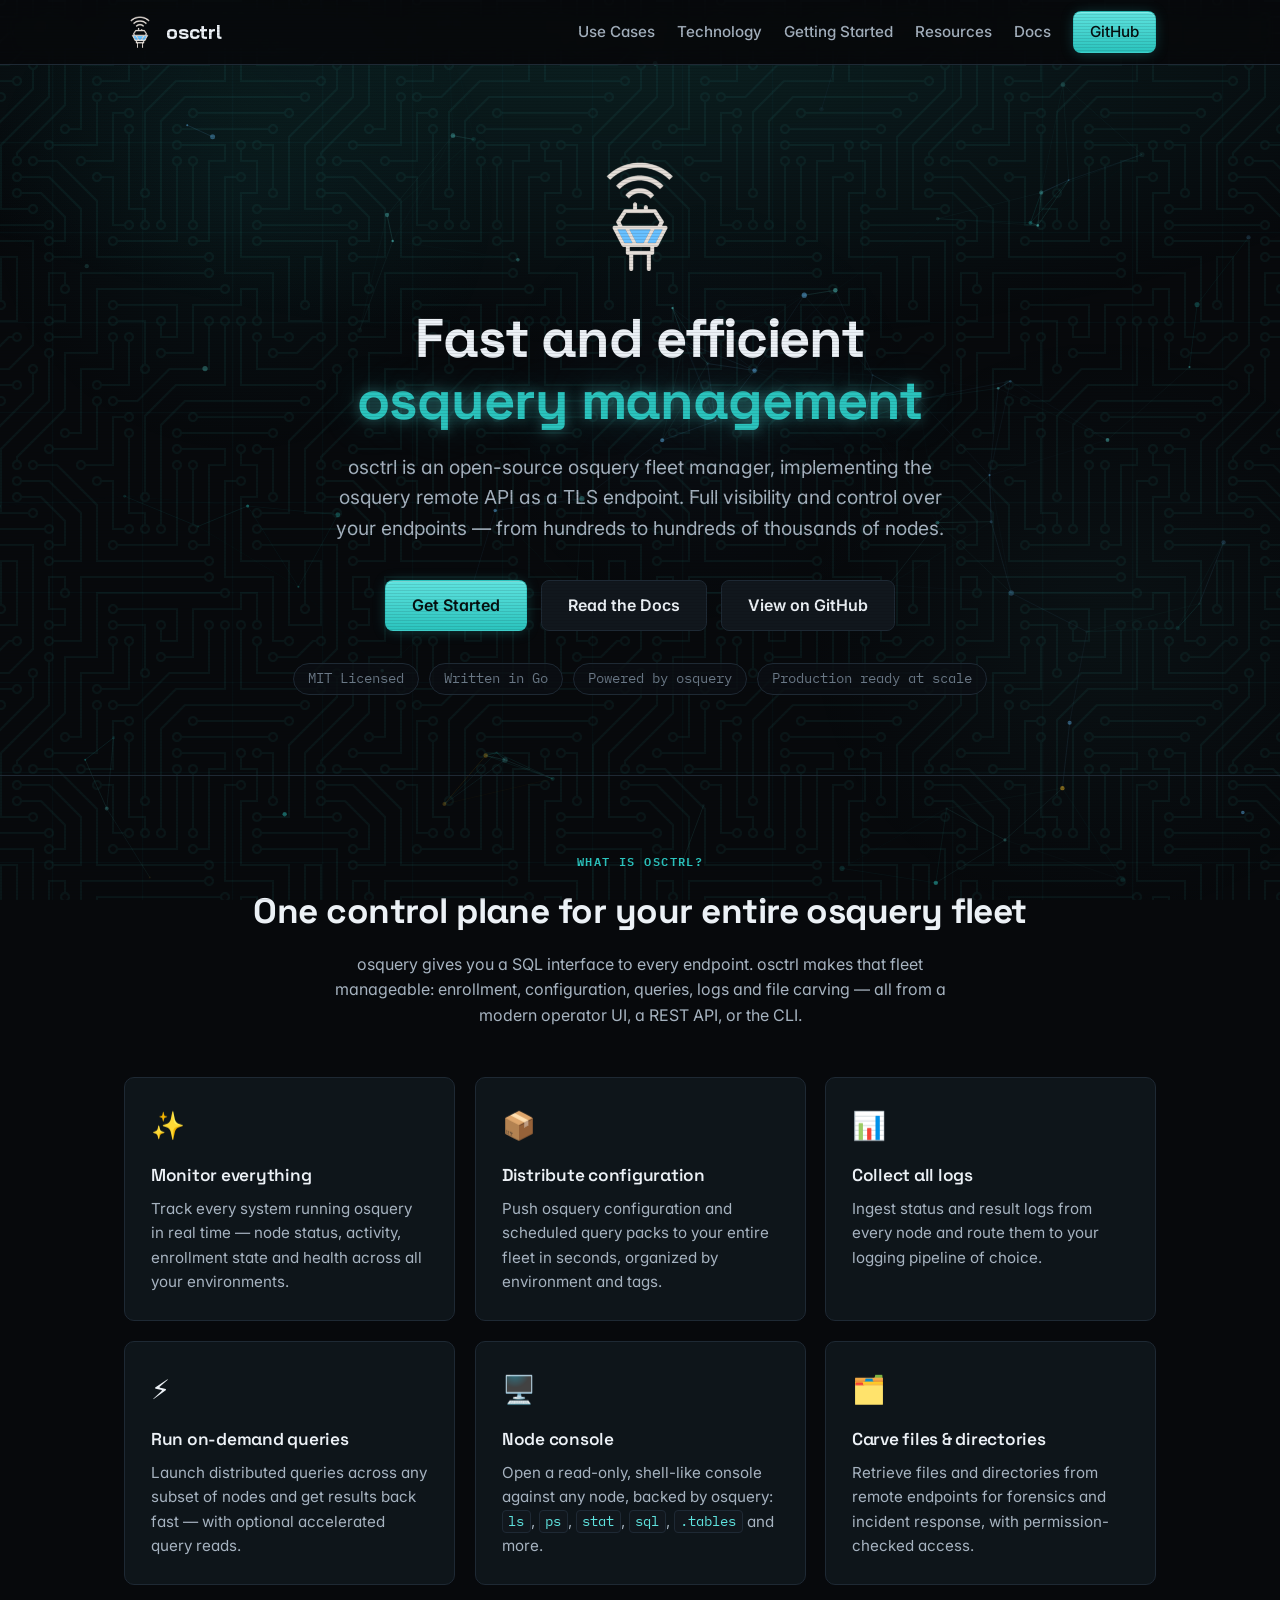
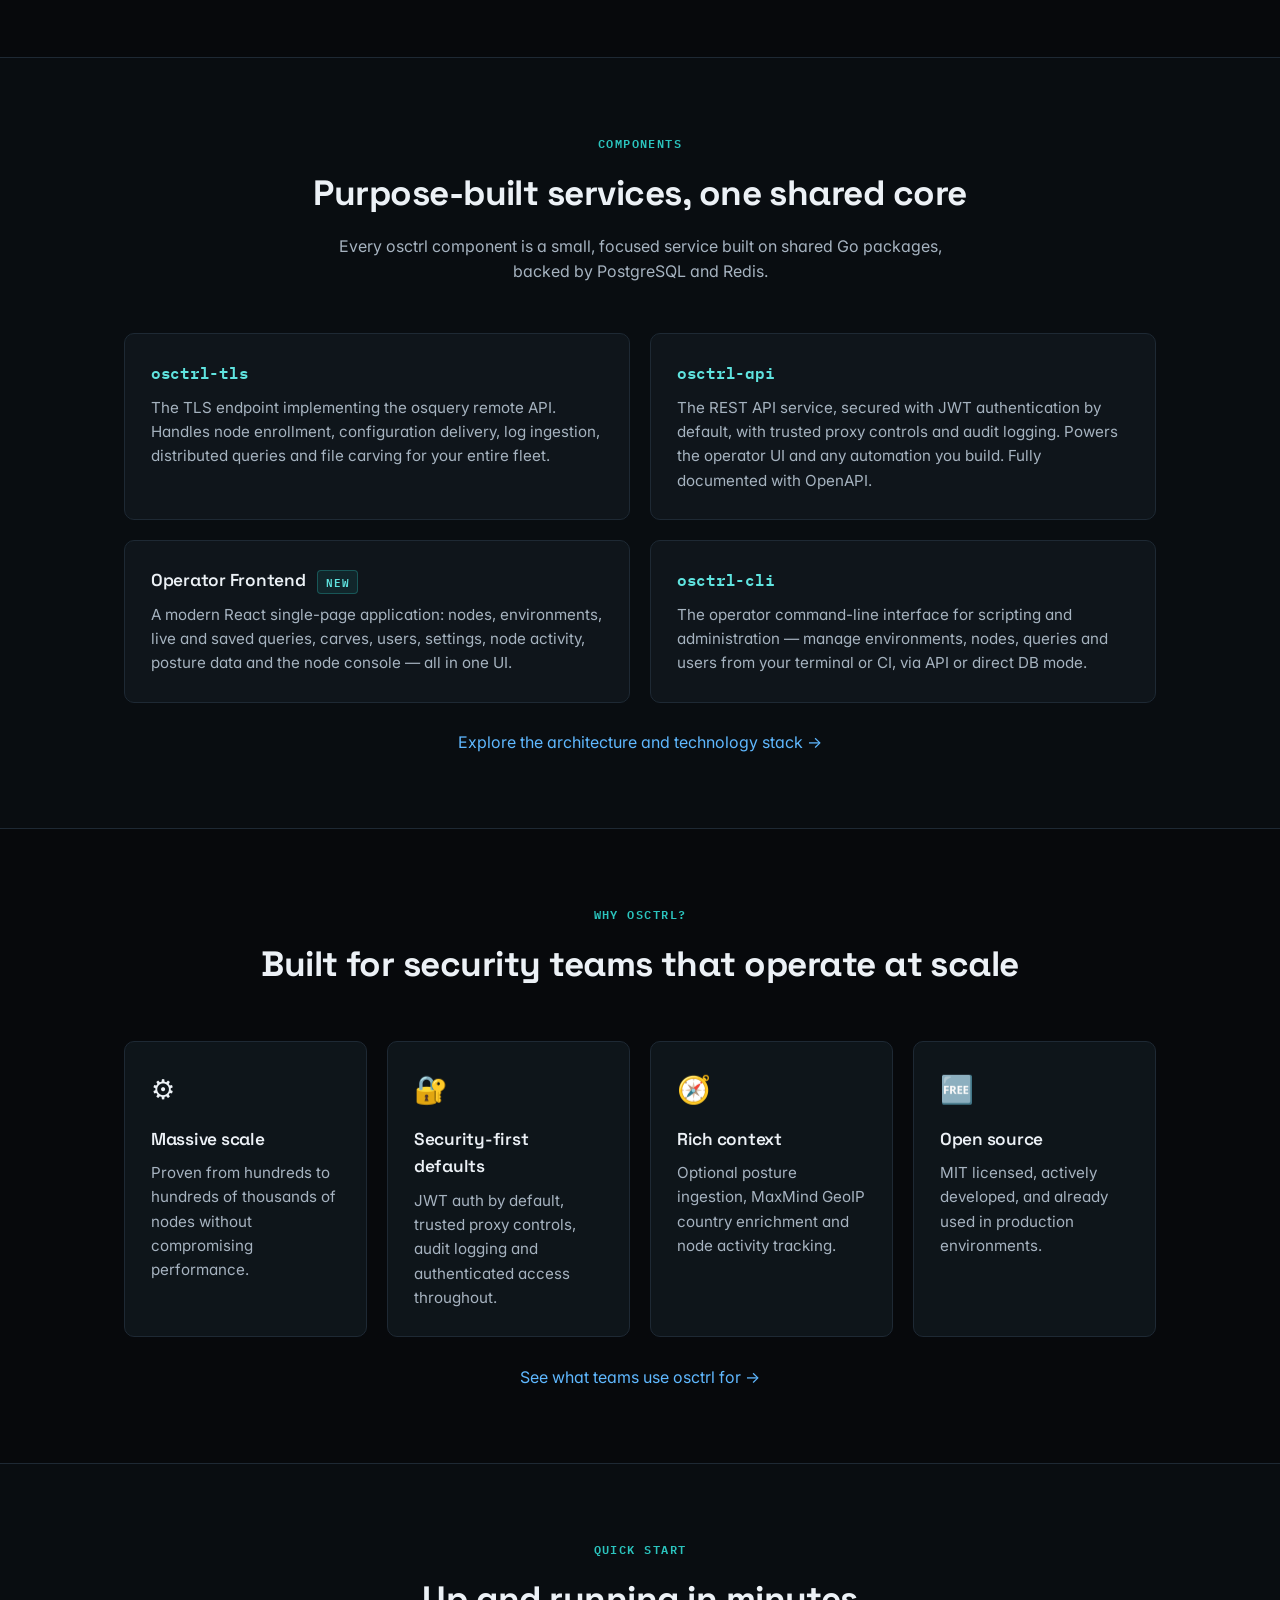
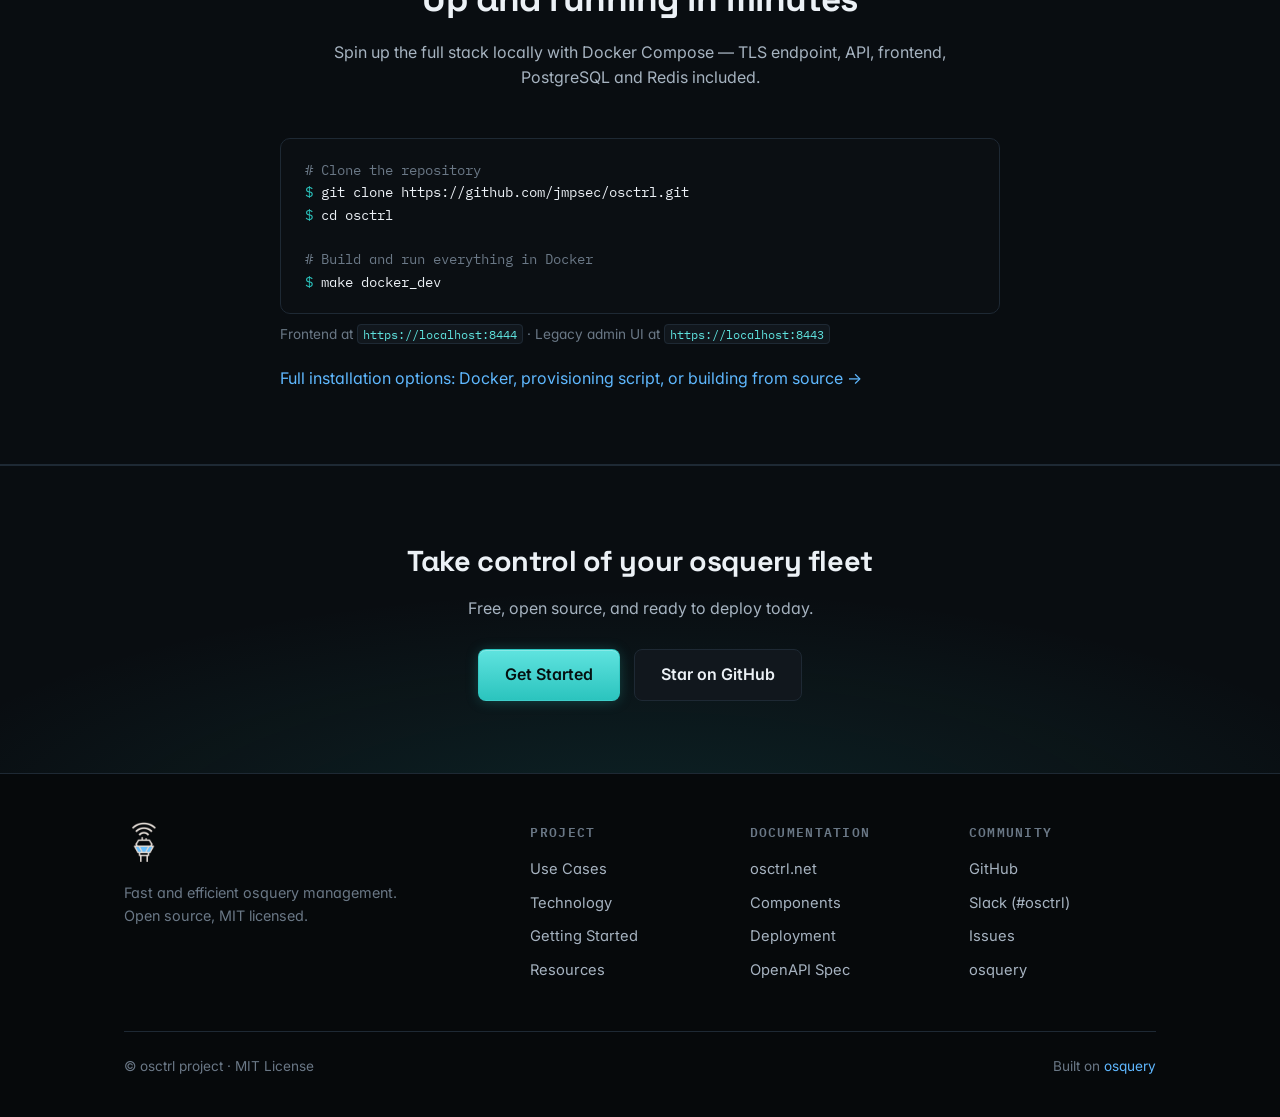
==== web/index.html @ 88d4077c "New static website for osctrl.net" ====
<!DOCTYPE html>
<html lang="en">
<head>
  <meta charset="UTF-8">
  <meta name="viewport" content="width=device-width, initial-scale=1.0">
  <title>osctrl — Fast and efficient osquery management</title>
  <meta name="description" content="osctrl is a fast and efficient open-source osquery management solution. Monitor your fleet, distribute configuration, run live queries, carve files and scale to hundreds of thousands of nodes.">
  <meta property="og:title" content="osctrl — Fast and efficient osquery management">
  <meta property="og:description" content="Open-source osquery fleet management: live queries, log collection, file carving, node console and more.">
  <meta property="og:url" content="https://osctrl.io">
  <meta property="og:image" content="https://osctrl.io/assets/osctrl-logo-dark.png">
  <link rel="icon" type="image/svg+xml" href="assets/favicon.svg">
  <link rel="icon" type="image/png" href="assets/favicon.png">
  <link rel="preconnect" href="https://fonts.googleapis.com">
  <link rel="preconnect" href="https://fonts.gstatic.com" crossorigin>
  <link href="https://fonts.googleapis.com/css2?family=Inter:wght@400;500;600;700&family=Space+Grotesk:wght@500;600;700&family=IBM+Plex+Mono:wght@400;600&display=swap" rel="stylesheet">
  <link rel="stylesheet" href="assets/style.css?v=2">
</head>
<body>

<nav class="nav">
  <div class="wrap nav-inner">
    <a class="nav-logo" href="index.html"><img src="assets/osctrl-logo-dark.png" alt="osctrl logo">osctrl</a>
    <div class="nav-links">
      <a href="use-cases.html">Use Cases</a>
      <a href="technology.html">Technology</a>
      <a href="getting-started.html">Getting Started</a>
      <a href="resources.html">Resources</a>
      <a href="https://docs.osctrl.net" target="_blank" rel="noopener">Docs</a>
      <a class="nav-cta" href="https://github.com/jmpsec/osctrl" target="_blank" rel="noopener">GitHub</a>
    </div>
  </div>
</nav>

<header class="hero">
  <div class="wrap">
    <img class="hero-logo" src="assets/osctrl-logo-dark.png" alt="osctrl">
    <h1>Fast and efficient<br><span class="accent">osquery management</span></h1>
    <p class="tagline">
      osctrl is an open-source osquery fleet manager, implementing the osquery remote API
      as a TLS endpoint. Full visibility and control over your endpoints — from hundreds
      to hundreds of thousands of nodes.
    </p>
    <div class="hero-actions">
      <a class="btn btn-primary" href="getting-started.html">Get Started</a>
      <a class="btn btn-ghost" href="https://docs.osctrl.net" target="_blank" rel="noopener">Read the Docs</a>
      <a class="btn btn-ghost" href="https://github.com/jmpsec/osctrl" target="_blank" rel="noopener">View on GitHub</a>
    </div>
    <div class="hero-badges">
      <span>MIT Licensed</span>
      <span>Written in Go</span>
      <span>Powered by osquery</span>
      <span>Production ready at scale</span>
    </div>
  </div>
</header>

<section>
  <div class="wrap">
    <div class="section-head">
      <span class="eyebrow">What is osctrl?</span>
      <h2>One control plane for your entire osquery fleet</h2>
      <p>
        osquery gives you a SQL interface to every endpoint. osctrl makes that fleet
        manageable: enrollment, configuration, queries, logs and file carving — all
        from a modern operator UI, a REST API, or the CLI.
      </p>
    </div>
    <div class="grid grid-3">
      <div class="card">
        <span class="icon">✨</span>
        <h3>Monitor everything</h3>
        <p>Track every system running osquery in real time — node status, activity, enrollment state and health across all your environments.</p>
      </div>
      <div class="card">
        <span class="icon">📦</span>
        <h3>Distribute configuration</h3>
        <p>Push osquery configuration and scheduled query packs to your entire fleet in seconds, organized by environment and tags.</p>
      </div>
      <div class="card">
        <span class="icon">📊</span>
        <h3>Collect all logs</h3>
        <p>Ingest status and result logs from every node and route them to your logging pipeline of choice.</p>
      </div>
      <div class="card">
        <span class="icon">⚡</span>
        <h3>Run on-demand queries</h3>
        <p>Launch distributed queries across any subset of nodes and get results back fast — with optional accelerated query reads.</p>
      </div>
      <div class="card">
        <span class="icon">🖥️</span>
        <h3>Node console</h3>
        <p>Open a read-only, shell-like console against any node, backed by osquery: <code class="inline">ls</code>, <code class="inline">ps</code>, <code class="inline">stat</code>, <code class="inline">sql</code>, <code class="inline">.tables</code> and more.</p>
      </div>
      <div class="card">
        <span class="icon">🗂️</span>
        <h3>Carve files &amp; directories</h3>
        <p>Retrieve files and directories from remote endpoints for forensics and incident response, with permission-checked access.</p>
      </div>
    </div>
  </div>
</section>

<section class="alt">
  <div class="wrap">
    <div class="section-head">
      <span class="eyebrow">Components</span>
      <h2>Purpose-built services, one shared core</h2>
      <p>Every osctrl component is a small, focused service built on shared Go packages, backed by PostgreSQL and Redis.</p>
    </div>
    <div class="grid grid-2">
      <div class="card component">
        <h3><code>osctrl-tls</code></h3>
        <p>The TLS endpoint implementing the osquery remote API. Handles node enrollment, configuration delivery, log ingestion, distributed queries and file carving for your entire fleet.</p>
      </div>
      <div class="card component">
        <h3><code>osctrl-api</code></h3>
        <p>The REST API service, secured with JWT authentication by default, with trusted proxy controls and audit logging. Powers the operator UI and any automation you build. Fully documented with OpenAPI.</p>
      </div>
      <div class="card component">
        <h3>Operator Frontend <span class="badge new">New</span></h3>
        <p>A modern React single-page application: nodes, environments, live and saved queries, carves, users, settings, node activity, posture data and the node console — all in one UI.</p>
      </div>
      <div class="card component">
        <h3><code>osctrl-cli</code></h3>
        <p>The operator command-line interface for scripting and administration — manage environments, nodes, queries and users from your terminal or CI, via API or direct DB mode.</p>
      </div>
    </div>
    <p style="text-align:center; margin-top: 28px;">
      <a href="technology.html">Explore the architecture and technology stack →</a>
    </p>
  </div>
</section>

<section>
  <div class="wrap">
    <div class="section-head">
      <span class="eyebrow">Why osctrl?</span>
      <h2>Built for security teams that operate at scale</h2>
    </div>
    <div class="grid grid-4">
      <div class="card">
        <span class="icon">⚙️</span>
        <h3>Massive scale</h3>
        <p>Proven from hundreds to hundreds of thousands of nodes without compromising performance.</p>
      </div>
      <div class="card">
        <span class="icon">🔐</span>
        <h3>Security-first defaults</h3>
        <p>JWT auth by default, trusted proxy controls, audit logging and authenticated access throughout.</p>
      </div>
      <div class="card">
        <span class="icon">🧭</span>
        <h3>Rich context</h3>
        <p>Optional posture ingestion, MaxMind GeoIP country enrichment and node activity tracking.</p>
      </div>
      <div class="card">
        <span class="icon">🆓</span>
        <h3>Open source</h3>
        <p>MIT licensed, actively developed, and already used in production environments.</p>
      </div>
    </div>
    <p style="text-align:center; margin-top: 28px;">
      <a href="use-cases.html">See what teams use osctrl for →</a>
    </p>
  </div>
</section>

<section class="alt">
  <div class="wrap">
    <div class="section-head">
      <span class="eyebrow">Quick start</span>
      <h2>Up and running in minutes</h2>
      <p>Spin up the full stack locally with Docker Compose — TLS endpoint, API, frontend, PostgreSQL and Redis included.</p>
    </div>
    <div style="max-width: 720px; margin: 0 auto;">
<pre class="code"><span class="c"># Clone the repository</span>
<span class="p">$</span> git clone https://github.com/jmpsec/osctrl.git
<span class="p">$</span> cd osctrl

<span class="c"># Build and run everything in Docker</span>
<span class="p">$</span> make docker_dev</pre>
      <p class="code-caption">
        Frontend at <code class="inline">https://localhost:8444</code> · Legacy admin UI at <code class="inline">https://localhost:8443</code>
      </p>
      <p style="margin-top: 20px;">
        <a href="getting-started.html">Full installation options: Docker, provisioning script, or building from source →</a>
      </p>
    </div>
  </div>
</section>

<div class="cta-band">
  <div class="wrap">
    <h2>Take control of your osquery fleet</h2>
    <p>Free, open source, and ready to deploy today.</p>
    <div class="hero-actions" style="margin-top: 0;">
      <a class="btn btn-primary" href="getting-started.html">Get Started</a>
      <a class="btn btn-ghost" href="https://github.com/jmpsec/osctrl" target="_blank" rel="noopener">Star on GitHub</a>
    </div>
  </div>
</div>

<footer>
  <div class="wrap">
    <div class="footer-inner">
      <div class="footer-brand">
        <img src="assets/osctrl-logo-dark.png" alt="osctrl">
        <p>Fast and efficient osquery management. Open source, MIT licensed.</p>
      </div>
      <div>
        <h4>Project</h4>
        <ul>
          <li><a href="use-cases.html">Use Cases</a></li>
          <li><a href="technology.html">Technology</a></li>
          <li><a href="getting-started.html">Getting Started</a></li>
          <li><a href="resources.html">Resources</a></li>
        </ul>
      </div>
      <div>
        <h4>Documentation</h4>
        <ul>
          <li><a href="https://osctrl.net" target="_blank" rel="noopener">osctrl.net</a></li>
          <li><a href="https://osctrl.net/components/" target="_blank" rel="noopener">Components</a></li>
          <li><a href="https://osctrl.net/deployment/" target="_blank" rel="noopener">Deployment</a></li>
          <li><a href="https://github.com/jmpsec/osctrl/blob/main/osctrl-api.yaml" target="_blank" rel="noopener">OpenAPI Spec</a></li>
        </ul>
      </div>
      <div>
        <h4>Community</h4>
        <ul>
          <li><a href="https://github.com/jmpsec/osctrl" target="_blank" rel="noopener">GitHub</a></li>
          <li><a href="https://join.slack.com/t/osquery/shared_invite/zt-1wipcuc04-DBXmo51zYJKBu3_EP3xZPA" target="_blank" rel="noopener">Slack (#osctrl)</a></li>
          <li><a href="https://github.com/jmpsec/osctrl/issues" target="_blank" rel="noopener">Issues</a></li>
          <li><a href="https://osquery.io" target="_blank" rel="noopener">osquery</a></li>
        </ul>
      </div>
    </div>
    <div class="footer-bottom">
      <span>© osctrl project · MIT License</span>
      <span>Built on <a href="https://osquery.io" target="_blank" rel="noopener">osquery</a></span>
    </div>
  </div>
</footer>

<script src="assets/site.js?v=3" defer></script>
</body>
</html>
---- web/assets/style.css ----
/* osctrl.io — site styles
 * Design tokens mirror the osctrl frontend (frontend/src/styles/tokens.css):
 * dark "signal" teal brand on near-black surfaces.
 * Fonts match the frontend: Inter (body), Space Grotesk (display),
 * Bai Jamjuree (wordmark), IBM Plex Mono (code).
 */

/* Bai Jamjuree — wordmark font, self-hosted like the frontend does. */
@font-face {
  font-family: 'Bai Jamjuree';
  font-style: normal;
  font-weight: 500;
  font-display: swap;
  src: url('fonts/bai-jamjuree-500.woff2') format('woff2');
}
@font-face {
  font-family: 'Bai Jamjuree';
  font-style: normal;
  font-weight: 600;
  font-display: swap;
  src: url('fonts/bai-jamjuree-600.woff2') format('woff2');
}
@font-face {
  font-family: 'Bai Jamjuree';
  font-style: normal;
  font-weight: 700;
  font-display: swap;
  src: url('fonts/bai-jamjuree-700.woff2') format('woff2');
}

:root {
  color-scheme: dark;

  /* surfaces */
  --bg-0: #07090c;
  --bg-1: #0c1014;
  --bg-2: #11171d;
  --bg-3: #18202a;
  --border: #1e2934;
  --border-strong: #2a3845;

  /* text */
  --text-1: #ecf1f6;
  --text-2: #a6b3c0;
  --text-3: #6a7886;
  --text-link: #5fb8ff;

  /* brand */
  --signal: #2bc4be;
  --signal-bright: #5fe3df;
  --signal-deep: #0a6b66;
  --signal-glow: rgba(43, 196, 190, 0.35);

  /* semantic */
  --success: #4ade80;
  --warning: #fbbf24;
  --danger: #f87171;
  --info: #67c0ff;

  --font-body: 'Inter', system-ui, -apple-system, 'Segoe UI', Roboto, sans-serif;
  --font-display: 'Space Grotesk', 'Inter', system-ui, sans-serif;
  --font-wordmark: 'Bai Jamjuree', 'Space Grotesk', sans-serif;
  --font-mono: 'IBM Plex Mono', ui-monospace, SFMono-Regular, Menlo, Monaco, Consolas, monospace;

  --radius: 10px;
  --maxw: 1080px;
}

* { margin: 0; padding: 0; box-sizing: border-box; }

html { scroll-behavior: smooth; }

body {
  font-family: var(--font-body);
  font-feature-settings: "cv11", "ss01";
  background: var(--bg-0);
  color: var(--text-1);
  line-height: 1.6;
  -webkit-font-smoothing: antialiased;
}

h1, h2, h3, h4 {
  font-family: var(--font-display);
  letter-spacing: -0.015em;
}

a { color: var(--text-link); text-decoration: none; }
a:hover { color: var(--signal-bright); }

code, pre {
  font-family: var(--font-mono);
  font-size: 0.9em;
  font-variant-numeric: tabular-nums;
}

code.inline {
  background: var(--bg-2);
  border: 1px solid var(--border);
  border-radius: 4px;
  padding: 0.1em 0.4em;
  color: var(--signal-bright);
}

.wrap {
  max-width: var(--maxw);
  margin: 0 auto;
  padding: 0 24px;
}

/* ---------- Nav ---------- */
.nav {
  position: sticky;
  top: 0;
  z-index: 50;
  background: color-mix(in srgb, var(--bg-0) 72%, transparent);
  -webkit-backdrop-filter: blur(10px);
  backdrop-filter: blur(10px);
  border-bottom: 1px solid var(--border);
}

.nav-inner {
  display: flex;
  align-items: center;
  gap: 28px;
  height: 64px;
}

.nav-logo {
  display: flex;
  align-items: center;
  gap: 10px;
  font-family: var(--font-wordmark);
  font-weight: 700;
  letter-spacing: -0.01em;
  font-size: 1.2rem;
  color: var(--text-1);
}
.nav-logo img { height: 32px; width: auto; }
.nav-logo:hover { color: var(--signal-bright); }

.nav-links {
  display: flex;
  gap: 22px;
  margin-left: auto;
  align-items: center;
}
.nav-links a {
  color: var(--text-2);
  font-size: 0.95rem;
  font-weight: 500;
}
.nav-links a:hover, .nav-links a.active { color: var(--text-1); }
.nav-links a.active { color: var(--signal); }

.nav-cta {
  background: linear-gradient(to bottom, var(--signal-bright), var(--signal));
  color: #051010 !important;
  padding: 8px 16px;
  border-radius: 8px;
  font-weight: 600;
  border: 1px solid rgba(43, 196, 190, 0.6);
  box-shadow: inset 0 1px 0 rgba(255, 255, 255, 0.25), 0 1px 14px -2px var(--signal-glow);
}
.nav-cta:hover { filter: brightness(1.1); }

/* ---------- Hero ---------- */
.hero {
  padding: 96px 0 80px;
  text-align: center;
  background: radial-gradient(ellipse 70% 50% at 50% -10%, rgba(43, 196, 190, 0.14), transparent);
  border-bottom: 1px solid var(--border);
}

.hero img.hero-logo { height: 110px; margin-bottom: 28px; }

.hero h1 {
  font-size: clamp(2.2rem, 5vw, 3.4rem);
  font-weight: 700;
  letter-spacing: -0.02em;
  line-height: 1.15;
}
.hero h1 .accent { color: var(--signal); }

.hero p.tagline {
  margin: 20px auto 0;
  max-width: 640px;
  font-size: 1.2rem;
  color: var(--text-2);
}

.hero-actions {
  margin-top: 36px;
  display: flex;
  gap: 14px;
  justify-content: center;
  flex-wrap: wrap;
}

.btn {
  display: inline-flex;
  align-items: center;
  justify-content: center;
  padding: 12px 26px;
  border-radius: 8px;
  font-weight: 600;
  font-size: 1rem;
  transition: all 120ms ease-out;
}
.btn-primary {
  background: linear-gradient(to bottom, var(--signal-bright), var(--signal));
  color: #051010;
  border: 1px solid rgba(43, 196, 190, 0.6);
  box-shadow: inset 0 1px 0 rgba(255, 255, 255, 0.25), 0 1px 14px -2px var(--signal-glow);
}
.btn-primary:hover { filter: brightness(1.1); color: #051010; transform: translateY(-1px); }
.btn-ghost {
  border: 1px solid var(--border);
  color: var(--text-1);
  background: var(--bg-2);
}
.btn-ghost:hover { background: var(--bg-3); border-color: var(--border-strong); color: var(--text-1); }

.hero-badges {
  margin-top: 32px;
  display: flex;
  gap: 10px;
  justify-content: center;
  flex-wrap: wrap;
  font-size: 0.85rem;
  color: var(--text-3);
  font-family: var(--font-mono);
}
.hero-badges span {
  border: 1px solid var(--border);
  border-radius: 999px;
  padding: 4px 14px;
  background: color-mix(in srgb, var(--bg-1) 80%, transparent);
}

/* ---------- Sections ---------- */
section { padding: 72px 0; }
section.alt {
  background: color-mix(in srgb, var(--bg-1) 72%, transparent);
  border-top: 1px solid var(--border);
  border-bottom: 1px solid var(--border);
}

.section-head { text-align: center; margin-bottom: 48px; }
.section-head h2 {
  font-size: clamp(1.6rem, 3vw, 2.2rem);
  font-weight: 700;
}
.section-head p {
  margin-top: 12px;
  color: var(--text-2);
  max-width: 640px;
  margin-left: auto;
  margin-right: auto;
}

.eyebrow {
  display: inline-block;
  text-transform: uppercase;
  letter-spacing: 0.12em;
  font-size: 0.75rem;
  font-weight: 600;
  font-family: var(--font-mono);
  color: var(--signal);
  margin-bottom: 12px;
}

/* ---------- Cards ---------- */
.grid {
  display: grid;
  gap: 20px;
}
.grid-3 { grid-template-columns: repeat(3, 1fr); }
.grid-2 { grid-template-columns: repeat(2, 1fr); }
.grid-4 { grid-template-columns: repeat(4, 1fr); }

.card {
  background: color-mix(in srgb, var(--bg-2) 88%, transparent);
  border: 1px solid var(--border);
  border-radius: var(--radius);
  padding: 26px;
  transition: border-color 120ms ease-out, box-shadow 120ms ease-out;
}
.card:hover {
  border-color: var(--signal);
  box-shadow: 0 0 18px -6px var(--signal-glow);
}

.card .icon { font-size: 1.7rem; margin-bottom: 14px; display: block; }
.card h3 { font-size: 1.08rem; font-weight: 600; margin-bottom: 8px; }
.card p { color: var(--text-2); font-size: 0.95rem; }
.card ul { color: var(--text-2); font-size: 0.95rem; padding-left: 20px; margin-top: 8px; }
.card li { margin-bottom: 6px; }
.card .more { display: inline-block; margin-top: 14px; font-size: 0.9rem; font-weight: 600; }

.card.component h3 code {
  color: var(--signal-bright);
  font-size: 1rem;
}
.card .badge {
  display: inline-block;
  font-size: 0.7rem;
  font-weight: 600;
  font-family: var(--font-mono);
  text-transform: uppercase;
  letter-spacing: 0.06em;
  border-radius: 4px;
  padding: 2px 8px;
  margin-left: 8px;
  vertical-align: middle;
}
.badge.legacy { background: rgba(251, 191, 36, 0.12); color: var(--warning); border: 1px solid rgba(251, 191, 36, 0.3); }
.badge.new { background: rgba(43, 196, 190, 0.1); color: var(--signal-bright); border: 1px solid rgba(43, 196, 190, 0.3); }

/* ---------- Code blocks ---------- */
pre.code {
  background: color-mix(in srgb, var(--bg-1) 92%, transparent);
  border: 1px solid var(--border);
  border-radius: var(--radius);
  padding: 20px 24px;
  overflow-x: auto;
  line-height: 1.55;
  color: var(--text-1);
}
pre.code .c { color: var(--text-3); }        /* comment */
pre.code .p { color: var(--signal); }        /* prompt/keyword */
pre.code .s { color: var(--success); }       /* string */

.code-caption {
  font-size: 0.85rem;
  color: var(--text-3);
  margin-top: 10px;
}

/* ---------- Steps ---------- */
.steps { display: grid; gap: 20px; grid-template-columns: repeat(3, 1fr); }
.step { position: relative; }
.step .num {
  display: inline-flex;
  width: 34px; height: 34px;
  align-items: center;
  justify-content: center;
  background: linear-gradient(to bottom, var(--signal-bright), var(--signal));
  color: #051010;
  font-weight: 700;
  font-family: var(--font-mono);
  border-radius: 999px;
  margin-bottom: 14px;
  box-shadow: 0 1px 14px -2px var(--signal-glow);
}

/* ---------- Feature rows ---------- */
.feature-row {
  display: grid;
  grid-template-columns: 1fr 1fr;
  gap: 48px;
  align-items: center;
  padding: 40px 0;
}
.feature-row + .feature-row { border-top: 1px solid var(--border); }
.feature-row h3 { font-size: 1.35rem; margin-bottom: 12px; }
.feature-row p { color: var(--text-2); }
.feature-row ul { color: var(--text-2); padding-left: 20px; margin-top: 10px; }
.feature-row li { margin-bottom: 6px; }

/* ---------- Tables ---------- */
table.spec {
  width: 100%;
  border-collapse: collapse;
  font-size: 0.95rem;
}
table.spec th, table.spec td {
  text-align: left;
  padding: 12px 16px;
  border-bottom: 1px solid var(--border);
}
table.spec th {
  color: var(--text-3);
  font-weight: 600;
  text-transform: uppercase;
  font-size: 0.75rem;
  letter-spacing: 0.08em;
  font-family: var(--font-mono);
}
table.spec td:first-child { font-weight: 600; white-space: nowrap; }
table.spec td { color: var(--text-2); }
table.spec td strong { color: var(--text-1); }

/* ---------- Architecture diagram ---------- */
.diagram-box {
  background: color-mix(in srgb, var(--bg-2) 88%, transparent);
  border: 1px solid var(--border);
  border-radius: var(--radius);
  padding: 28px;
  overflow-x: auto;
}
.diagram-box svg { display: block; margin: 0 auto; max-width: 100%; height: auto; }

/* ---------- CTA band ---------- */
.cta-band {
  text-align: center;
  padding: 72px 0;
  background:
    radial-gradient(ellipse 60% 80% at 50% 120%, rgba(43, 196, 190, 0.12), transparent),
    color-mix(in srgb, var(--bg-1) 72%, transparent);
  border-top: 1px solid var(--border);
}
.cta-band h2 { font-size: 1.8rem; margin-bottom: 12px; }
.cta-band p { color: var(--text-2); margin-bottom: 28px; }

/* ---------- Footer ---------- */
footer {
  border-top: 1px solid var(--border);
  padding: 48px 0 40px;
  background: color-mix(in srgb, var(--bg-0) 78%, transparent);
}
.footer-inner {
  display: grid;
  grid-template-columns: 2fr 1fr 1fr 1fr;
  gap: 32px;
}
.footer-inner h4 {
  font-size: 0.8rem;
  text-transform: uppercase;
  letter-spacing: 0.1em;
  color: var(--text-3);
  margin-bottom: 14px;
  font-family: var(--font-mono);
  font-weight: 600;
}
.footer-inner ul { list-style: none; }
.footer-inner li { margin-bottom: 8px; }
.footer-inner a { color: var(--text-2); font-size: 0.92rem; }
.footer-inner a:hover { color: var(--signal-bright); }
.footer-brand img { height: 40px; margin-bottom: 12px; }
.footer-brand p { color: var(--text-3); font-size: 0.9rem; max-width: 280px; }
.footer-bottom {
  margin-top: 40px;
  padding-top: 24px;
  border-top: 1px solid var(--border);
  color: var(--text-3);
  font-size: 0.85rem;
  display: flex;
  justify-content: space-between;
  flex-wrap: wrap;
  gap: 10px;
}

/* ---------- Page header (inner pages) ---------- */
.page-head {
  padding: 72px 0 56px;
  background: radial-gradient(ellipse 60% 70% at 50% -20%, rgba(43, 196, 190, 0.12), transparent);
  border-bottom: 1px solid var(--border);
  text-align: center;
}
.page-head h1 { font-size: clamp(1.9rem, 4vw, 2.6rem); font-weight: 700; letter-spacing: -0.02em; }
.page-head p { margin: 14px auto 0; max-width: 680px; color: var(--text-2); font-size: 1.1rem; }

/* ---------- Prose ---------- */
.prose h2 { font-size: 1.5rem; margin: 40px 0 14px; }
.prose h3 { font-size: 1.15rem; margin: 28px 0 10px; }
.prose p { color: var(--text-2); margin-bottom: 14px; }
.prose ul { color: var(--text-2); padding-left: 22px; margin-bottom: 14px; }
.prose li { margin-bottom: 6px; }

/* ---------- Cyberpunk background layers ---------- */
#cyber-bg {
  position: fixed;
  inset: 0;
  width: 100vw;
  height: 100vh;
  z-index: -2;
  display: block;
  background-color: var(--bg-0);
  background-image: url('circuit.svg');
  background-size: 304px 304px;
  background-repeat: repeat;
}

#cyber-scan {
  position: fixed;
  inset: 0;
  z-index: 9999;
  pointer-events: none;
  background: repeating-linear-gradient(
    0deg,
    rgba(4, 7, 9, 0.10) 0px,
    rgba(4, 7, 9, 0.10) 1px,
    transparent 1px,
    transparent 3px
  );
  mix-blend-mode: multiply;
}

.hero h1 .accent {
  text-shadow:
    0 0 14px rgba(95, 227, 223, 0.45),
    0 0 42px rgba(43, 196, 190, 0.3);
  animation: neonPulse 3.2s ease-in-out infinite;
}

@keyframes neonPulse {
  0%, 100% {
    text-shadow:
      0 0 14px rgba(95, 227, 223, 0.45),
      0 0 42px rgba(43, 196, 190, 0.3);
  }
  50% {
    text-shadow:
      0 0 24px rgba(95, 227, 223, 0.75),
      0 0 64px rgba(43, 196, 190, 0.5),
      0 0 90px rgba(103, 192, 255, 0.22);
  }
}

/* ---------- Scroll reveal ---------- */
.reveal {
  opacity: 0;
  transform: translateY(26px);
  transition: opacity 0.6s ease, transform 0.65s cubic-bezier(0.22, 0.61, 0.36, 1);
  will-change: opacity, transform;
}
.reveal.is-visible {
  opacity: 1;
  transform: none;
}

/* Reduced motion — per the frontend brand guide: transitions become
 * instant, pulses and shimmers stop. */
@media (prefers-reduced-motion: reduce) {
  .reveal { opacity: 1; transform: none; transition: none; }
  .hero h1 .accent { animation: none; }
  html { scroll-behavior: auto; }
  *,
  *::before,
  *::after {
    animation-duration: 0.01ms !important;
    animation-iteration-count: 1 !important;
    transition-duration: 0.01ms !important;
  }
}

/* ---------- Responsive ---------- */
@media (max-width: 900px) {
  .grid-3, .grid-4, .steps { grid-template-columns: 1fr 1fr; }
  .feature-row { grid-template-columns: 1fr; gap: 20px; }
  .footer-inner { grid-template-columns: 1fr 1fr; }
}
@media (max-width: 600px) {
  .grid-2, .grid-3, .grid-4, .steps { grid-template-columns: 1fr; }
  .nav-links { gap: 14px; }
  .nav-links a:not(.nav-cta) { display: none; }
  .footer-inner { grid-template-columns: 1fr; }
  section { padding: 48px 0; }
  .hero { padding: 64px 0 56px; }
}
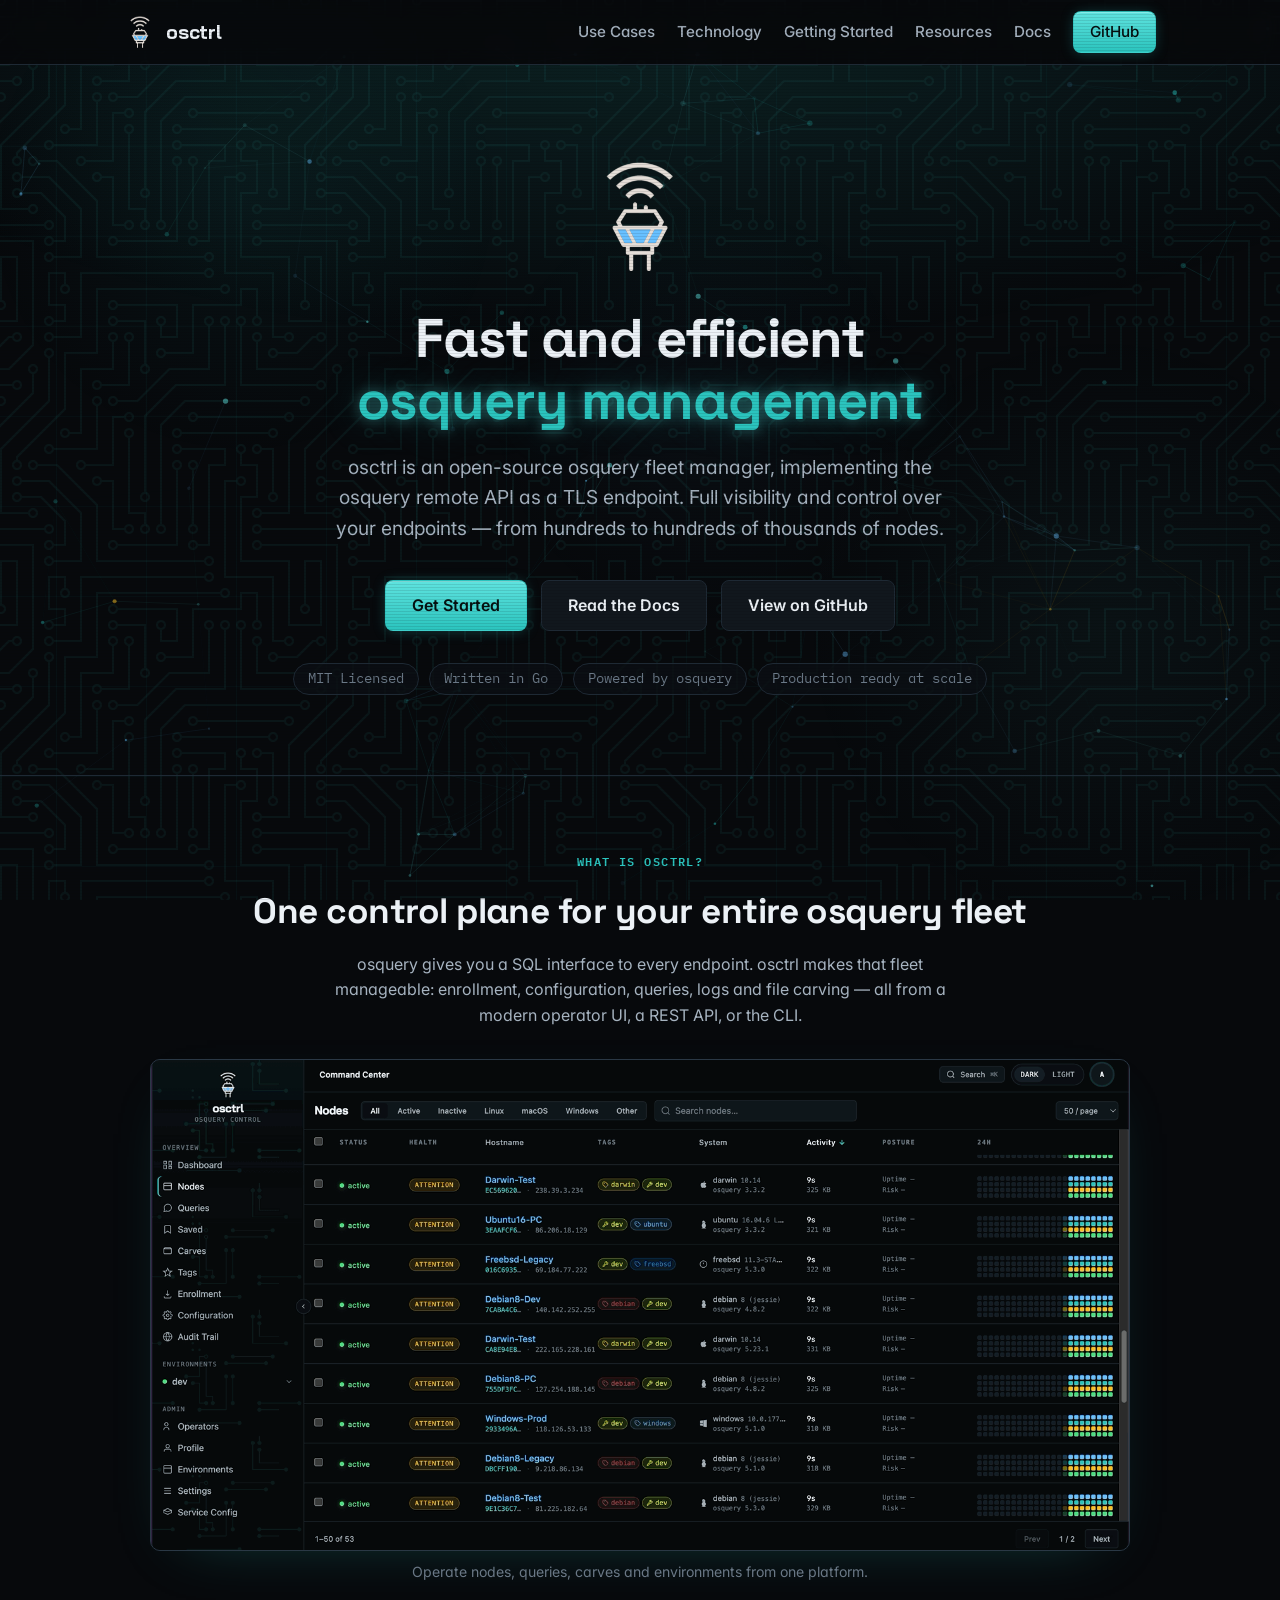
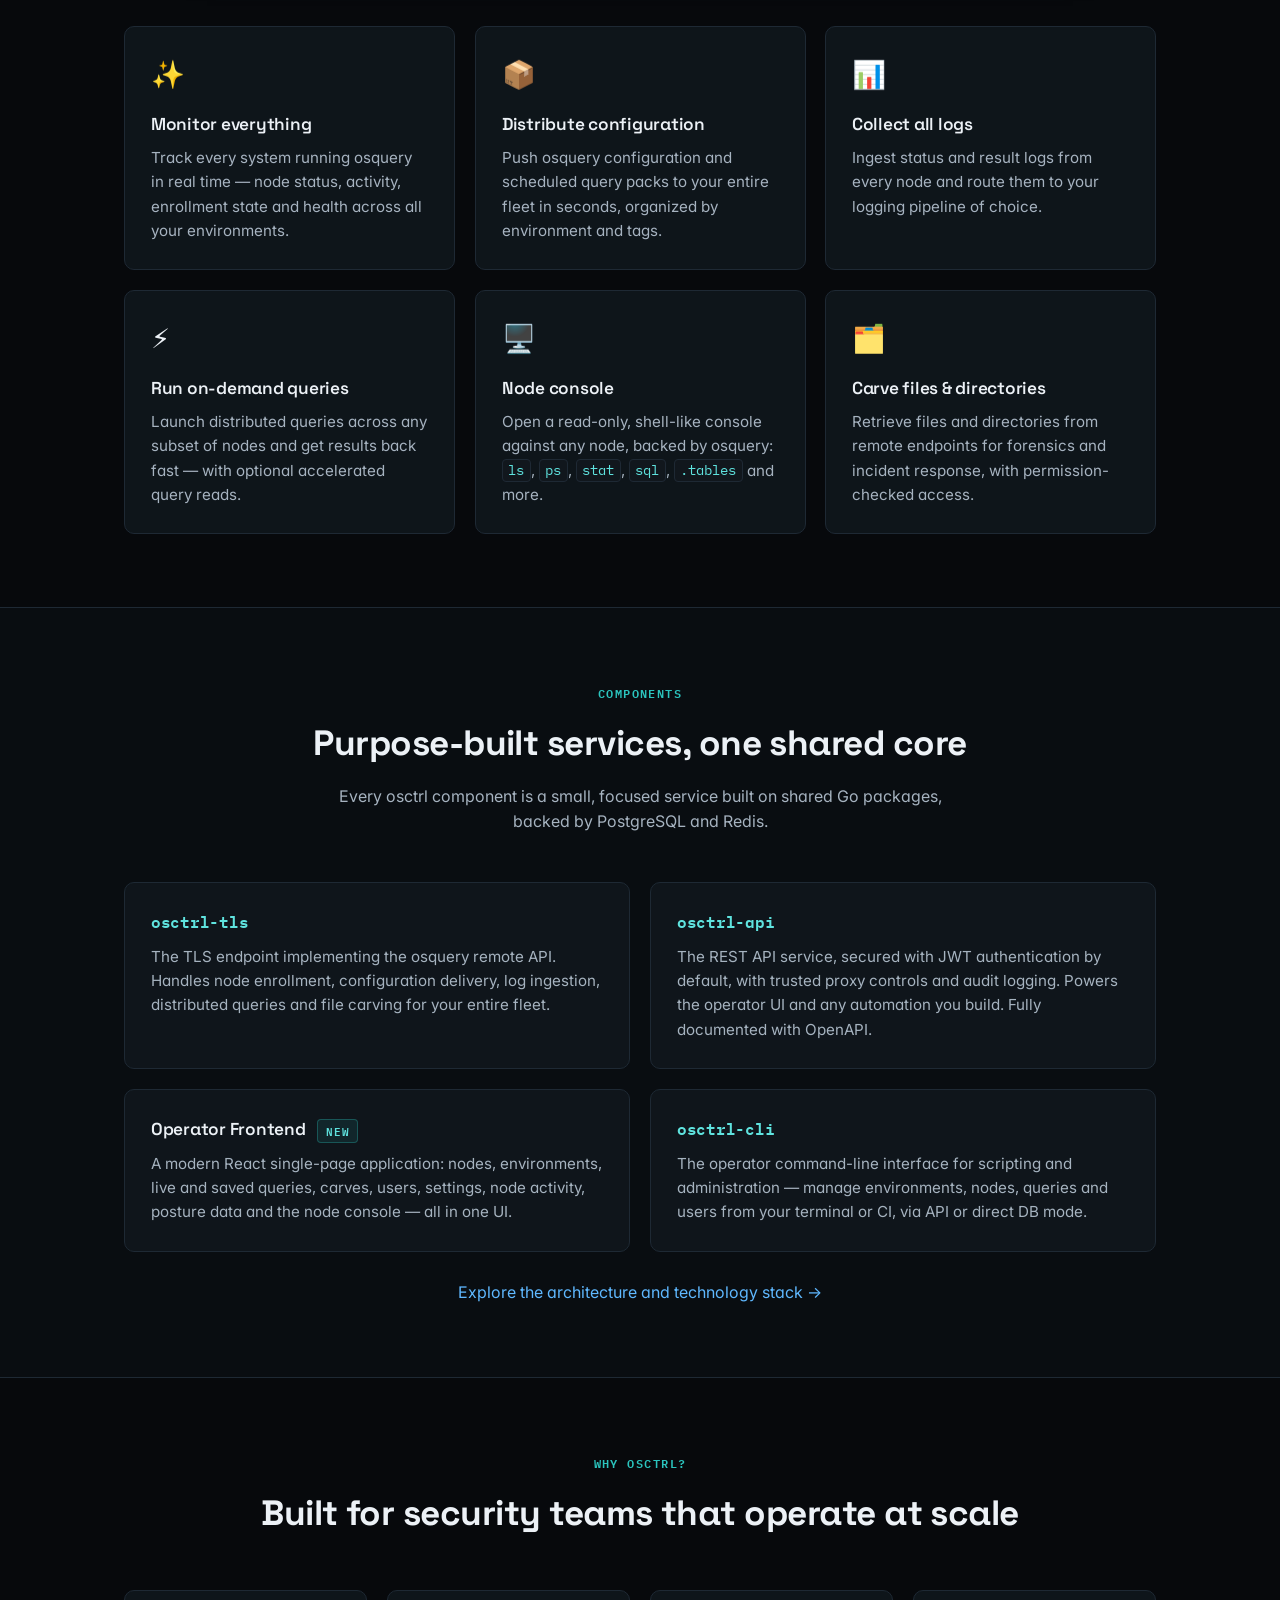
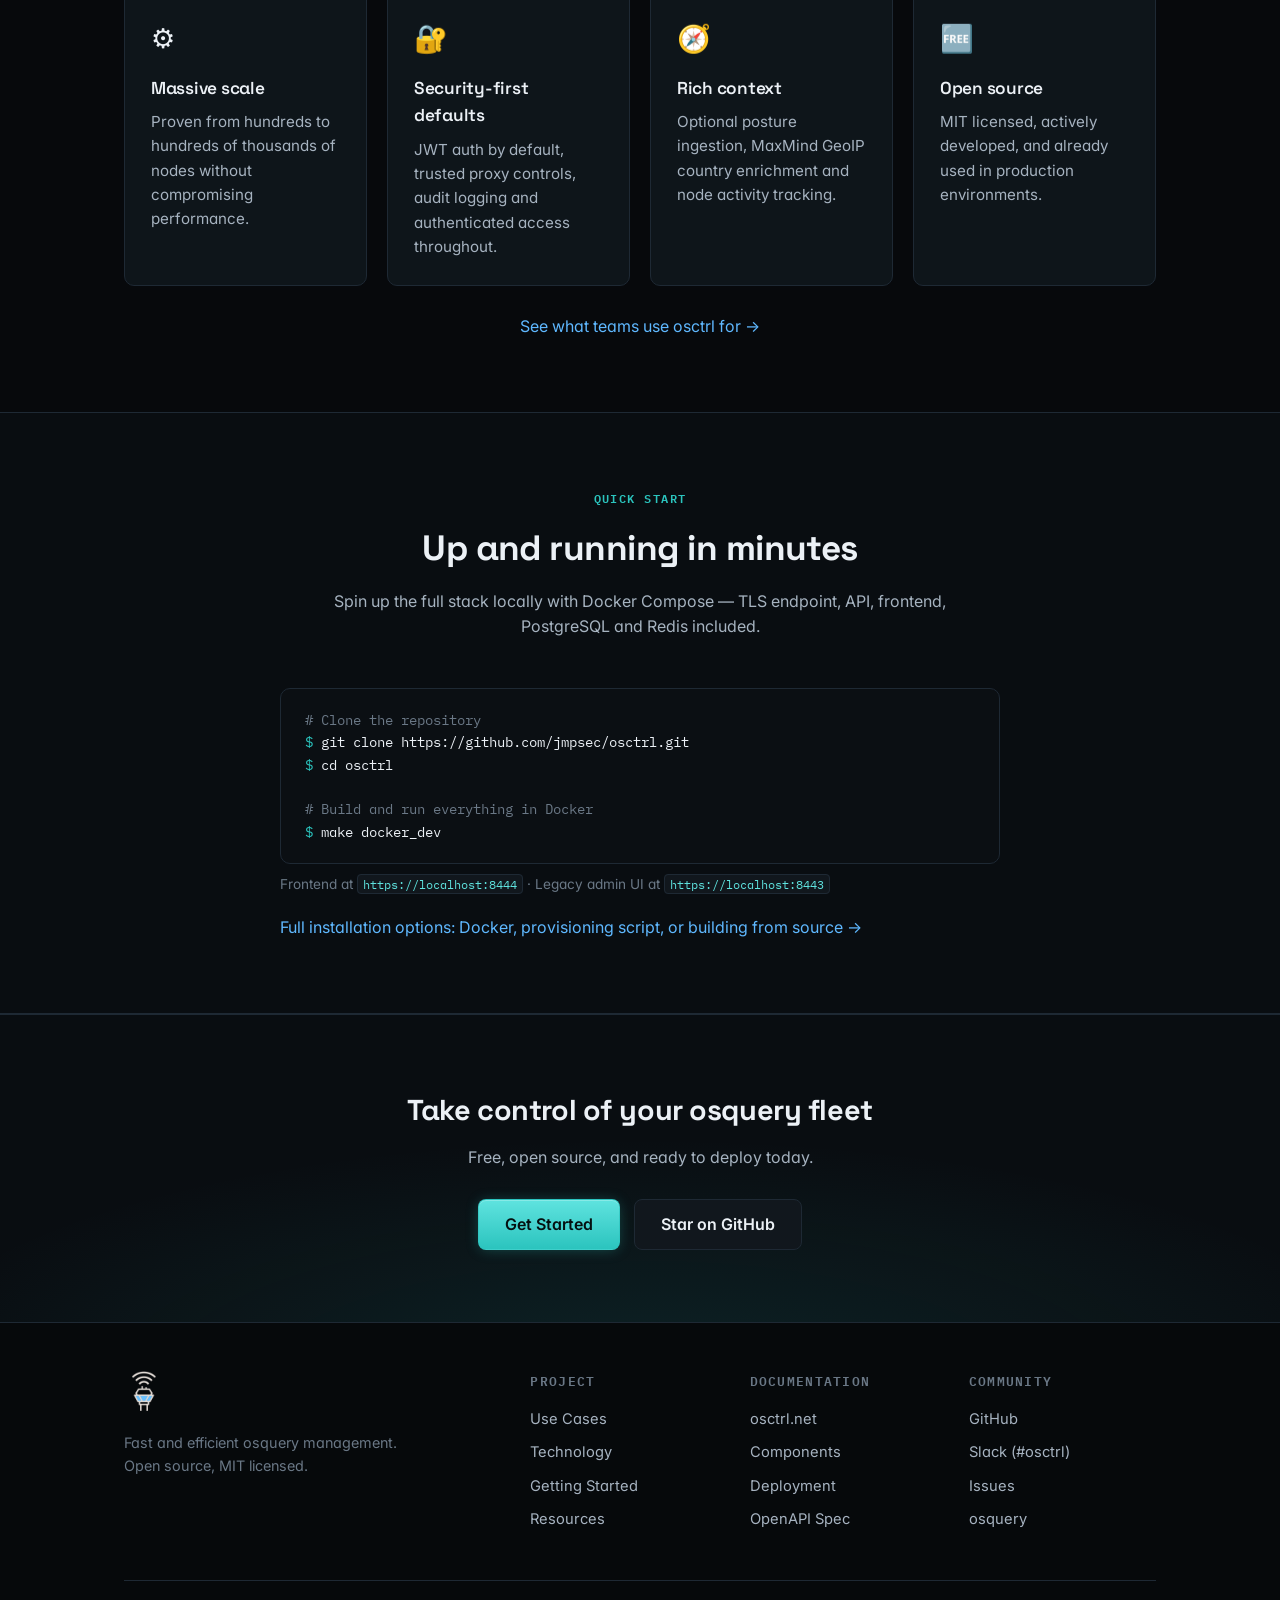
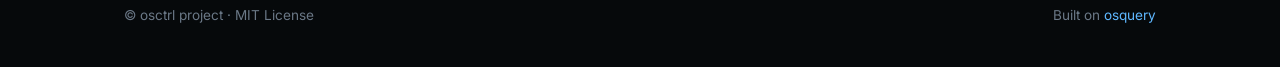
==== commit f54666aa: "osctrl gif" ====
--- a/web/index.html
+++ b/web/index.html
@@ -66,6 +66,10 @@
         from a modern operator UI, a REST API, or the CLI.
       </p>
     </div>
+    <figure class="platform-preview">
+      <img src="assets/osctrl.gif" alt="osctrl platform showing endpoint management, live queries and fleet operations">
+      <figcaption>Operate nodes, queries, carves and environments from one platform.</figcaption>
+    </figure>
     <div class="grid grid-3">
       <div class="card">
         <span class="icon">✨</span>
--- a/web/assets/style.css
+++ b/web/assets/style.css
@@ -267,6 +267,26 @@
   font-family: var(--font-mono);
   color: var(--signal);
   margin-bottom: 12px;
+}
+
+.platform-preview {
+  margin: -18px auto 42px;
+  max-width: 980px;
+}
+.platform-preview img {
+  display: block;
+  width: 100%;
+  height: auto;
+  border: 1px solid var(--border-strong);
+  border-radius: var(--radius);
+  background: var(--bg-2);
+  box-shadow: 0 18px 60px -36px var(--signal-glow);
+}
+.platform-preview figcaption {
+  margin-top: 10px;
+  color: var(--text-3);
+  font-size: 0.88rem;
+  text-align: center;
 }
 
 /* ---------- Cards ---------- */
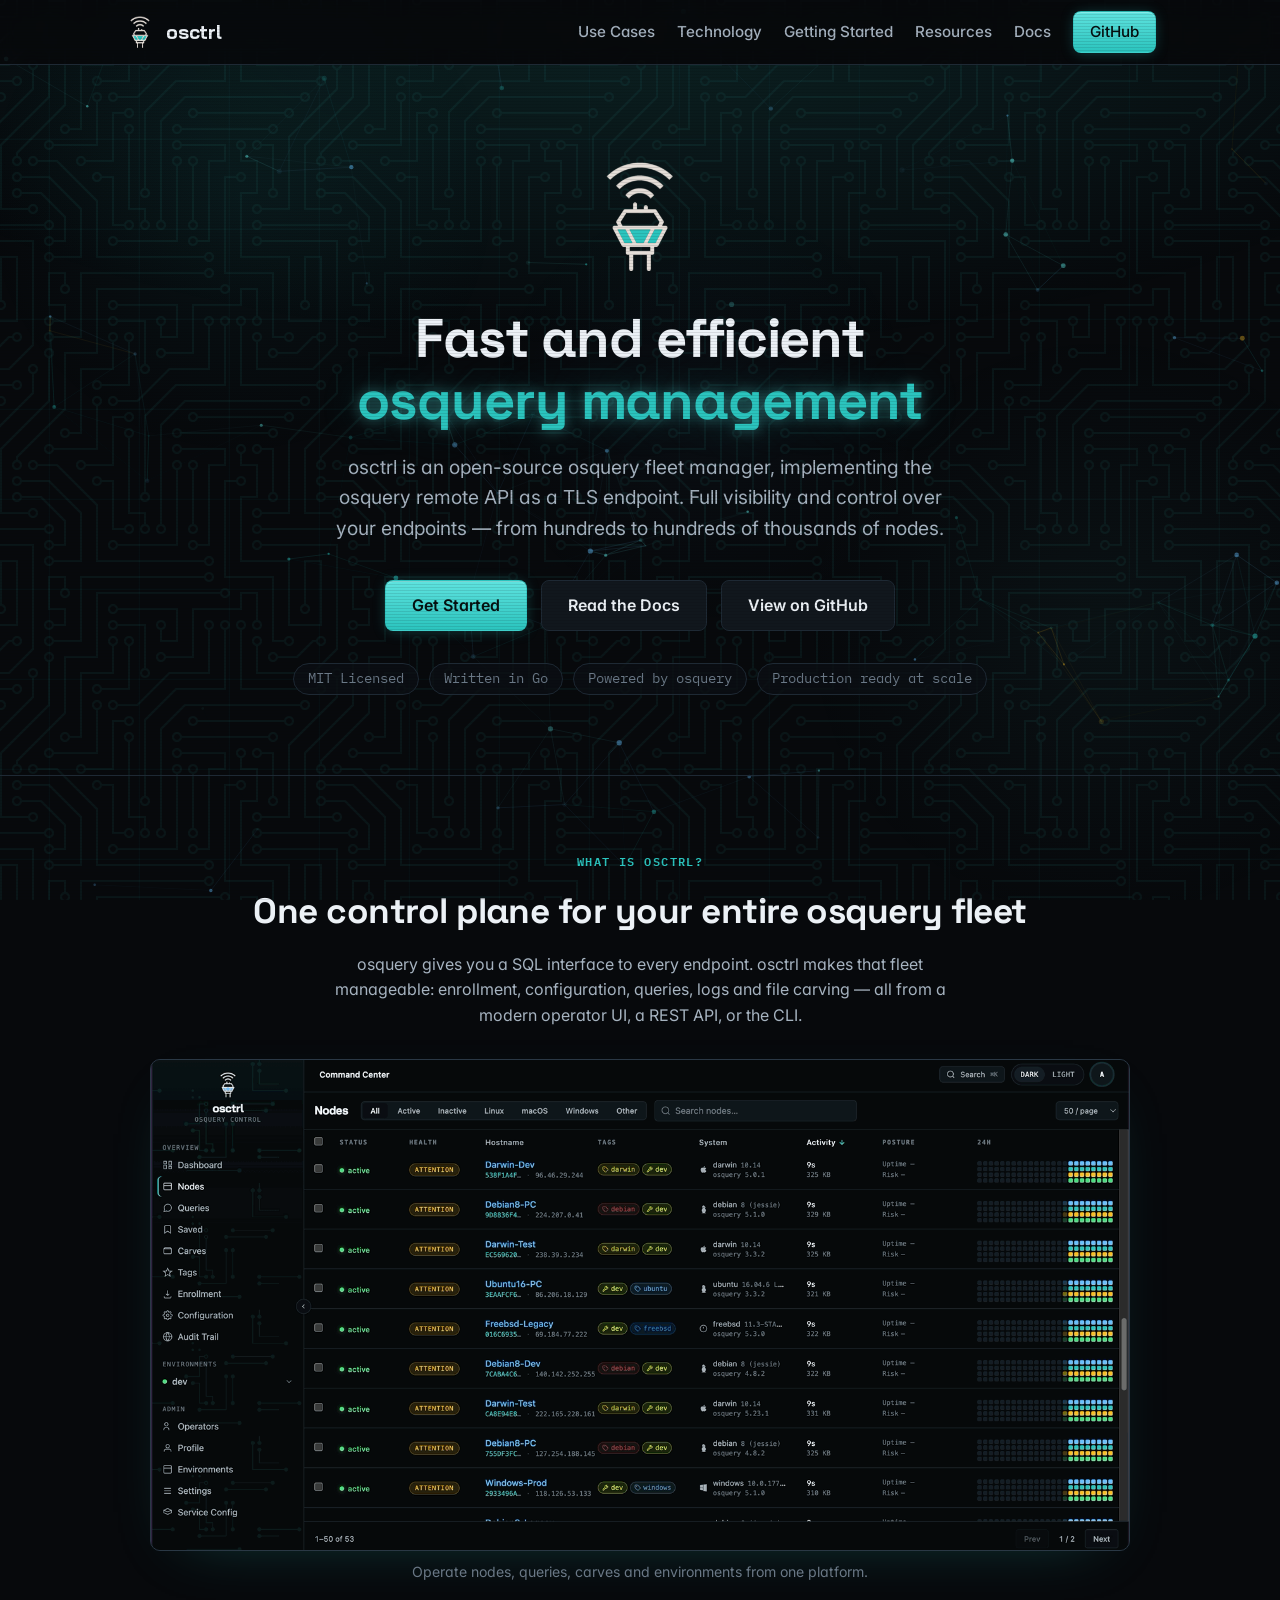
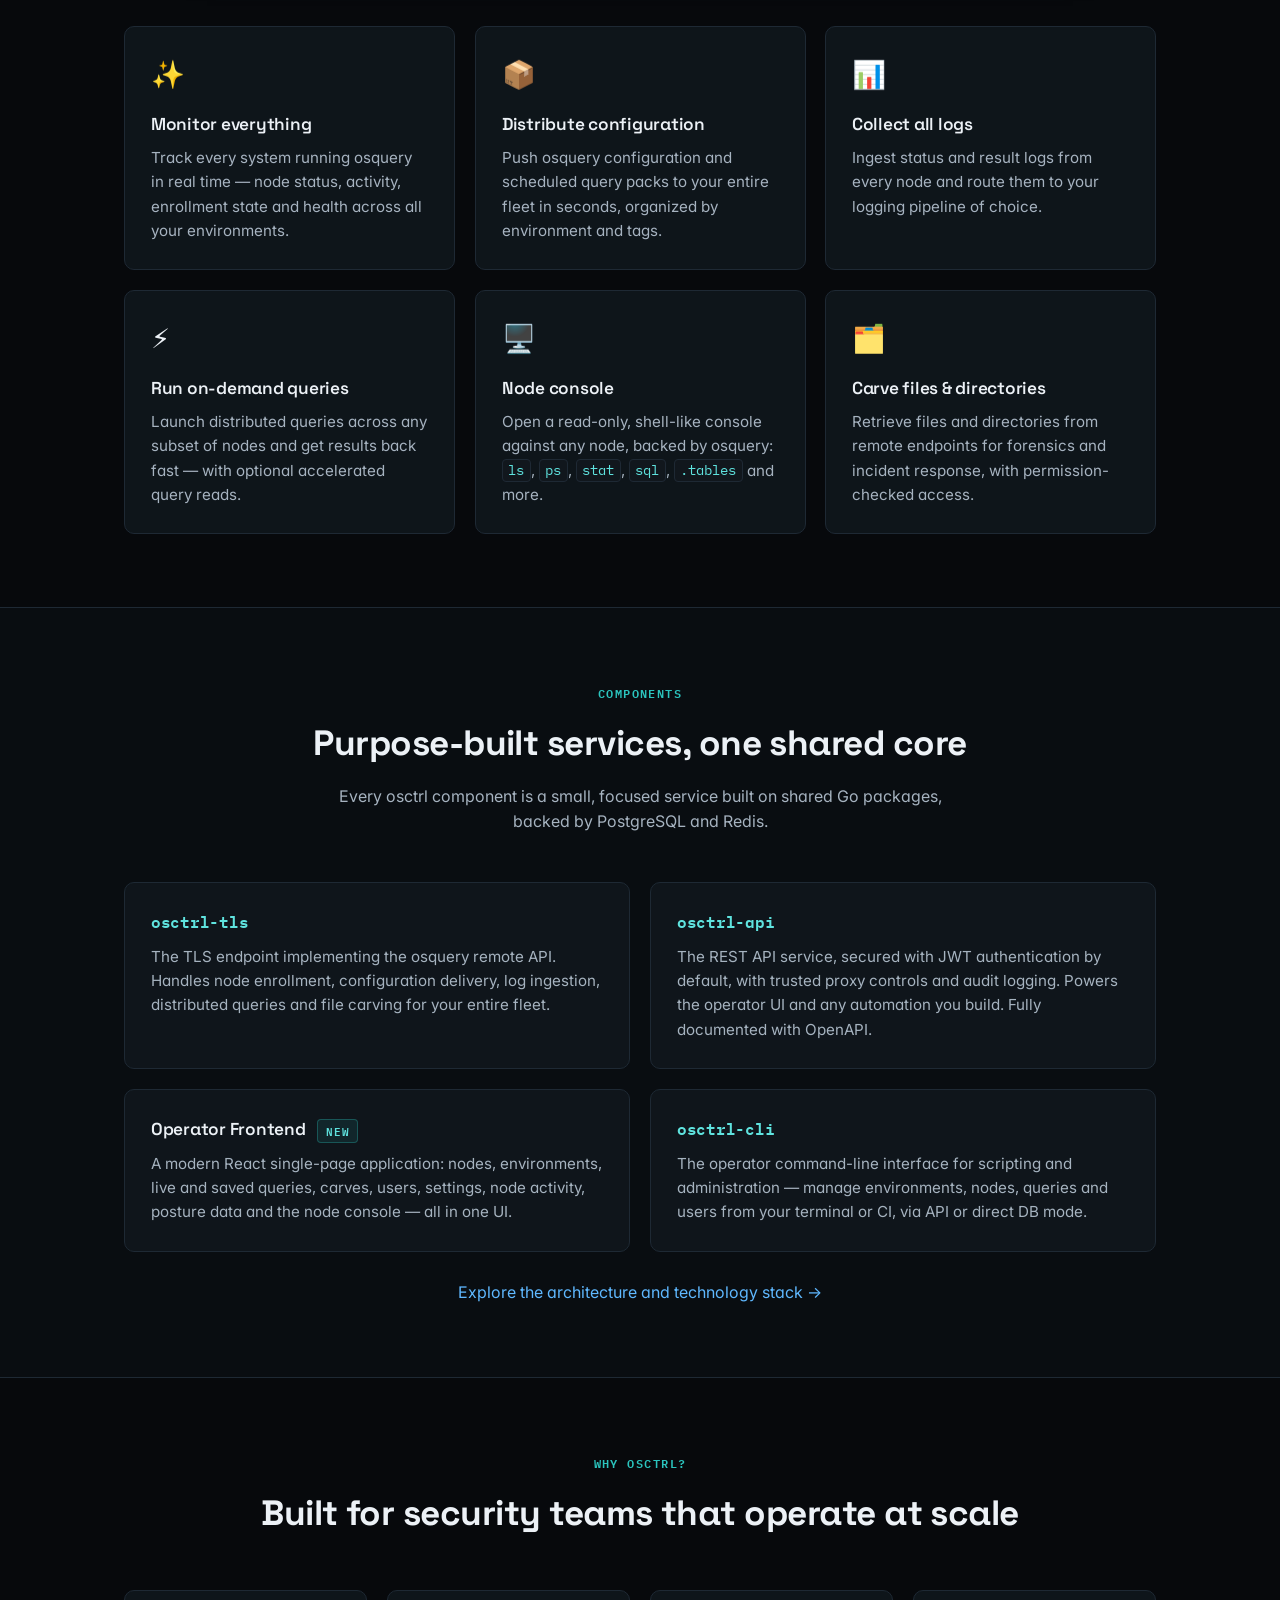
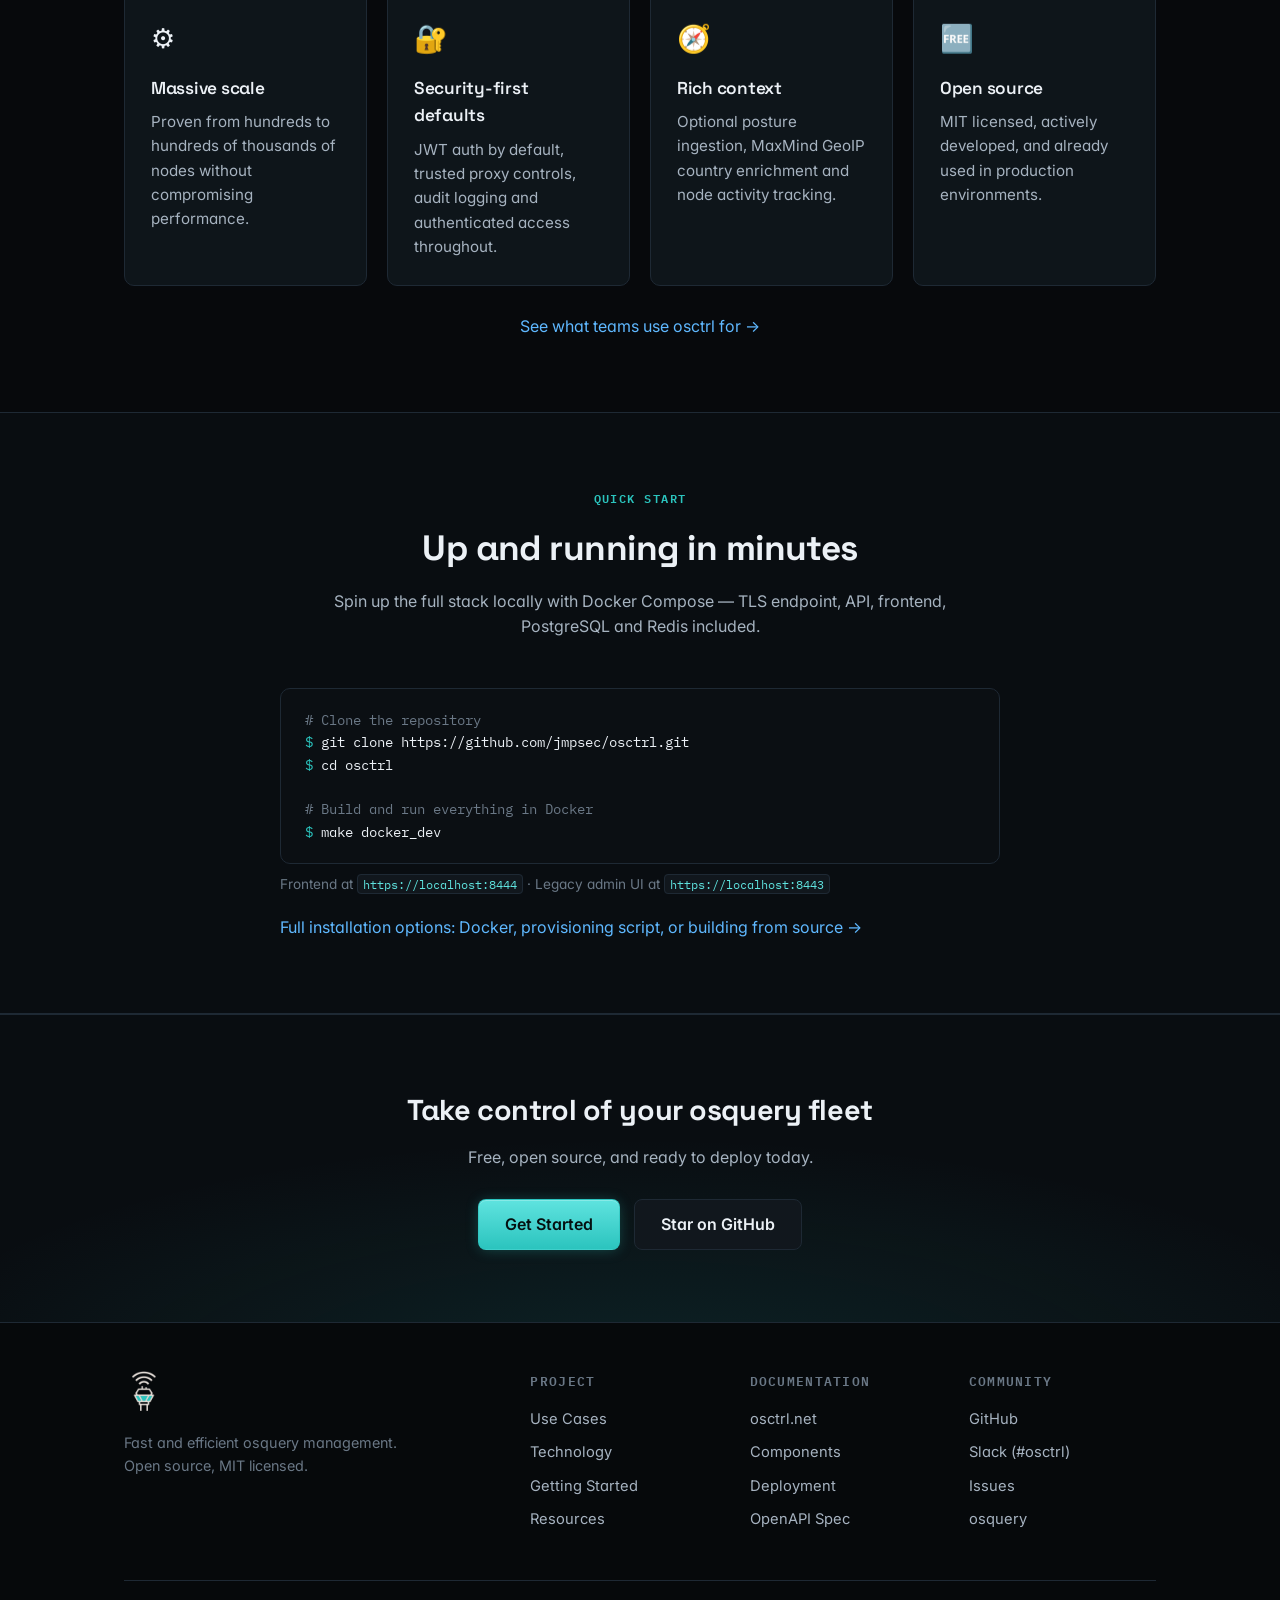
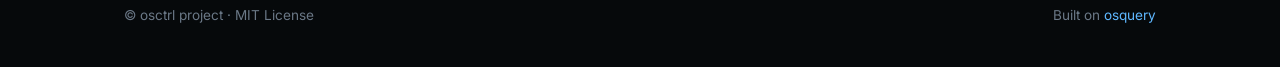
==== commit d641ae67: "better OG metadata and updated logo" ====
--- a/web/index.html
+++ b/web/index.html
@@ -3,12 +3,22 @@
 <head>
   <meta charset="UTF-8">
   <meta name="viewport" content="width=device-width, initial-scale=1.0">
-  <title>osctrl — Fast and efficient osquery management</title>
-  <meta name="description" content="osctrl is a fast and efficient open-source osquery management solution. Monitor your fleet, distribute configuration, run live queries, carve files and scale to hundreds of thousands of nodes.">
-  <meta property="og:title" content="osctrl — Fast and efficient osquery management">
-  <meta property="og:description" content="Open-source osquery fleet management: live queries, log collection, file carving, node console and more.">
-  <meta property="og:url" content="https://osctrl.io">
-  <meta property="og:image" content="https://osctrl.io/assets/osctrl-logo-dark.png">
+  <title>osctrl — Open-source osquery fleet management</title>
+  <meta name="description" content="osctrl is an open-source osquery fleet manager for endpoint visibility, configuration, live queries, log collection, file carving and operator workflows at scale.">
+  <link rel="canonical" href="https://osctrl.net/">
+  <meta property="og:type" content="website">
+  <meta property="og:site_name" content="osctrl">
+  <meta property="og:title" content="osctrl — Open-source osquery fleet management">
+  <meta property="og:description" content="Manage your osquery fleet with enrollment, configuration, live queries, logs, file carving, node console and a modern operator UI.">
+  <meta property="og:url" content="https://osctrl.net/">
+  <meta property="og:image" content="https://osctrl.net/assets/osctrl-og.png">
+  <meta property="og:image:width" content="1200">
+  <meta property="og:image:height" content="630">
+  <meta property="og:image:alt" content="osctrl platform dashboard for osquery fleet operations">
+  <meta name="twitter:card" content="summary_large_image">
+  <meta name="twitter:title" content="osctrl — Open-source osquery fleet management">
+  <meta name="twitter:description" content="Endpoint visibility, live queries, logs, file carving and osquery operations from one open-source platform.">
+  <meta name="twitter:image" content="https://osctrl.net/assets/osctrl-og.png">
   <link rel="icon" type="image/svg+xml" href="assets/favicon.svg">
   <link rel="icon" type="image/png" href="assets/favicon.png">
   <link rel="preconnect" href="https://fonts.googleapis.com">
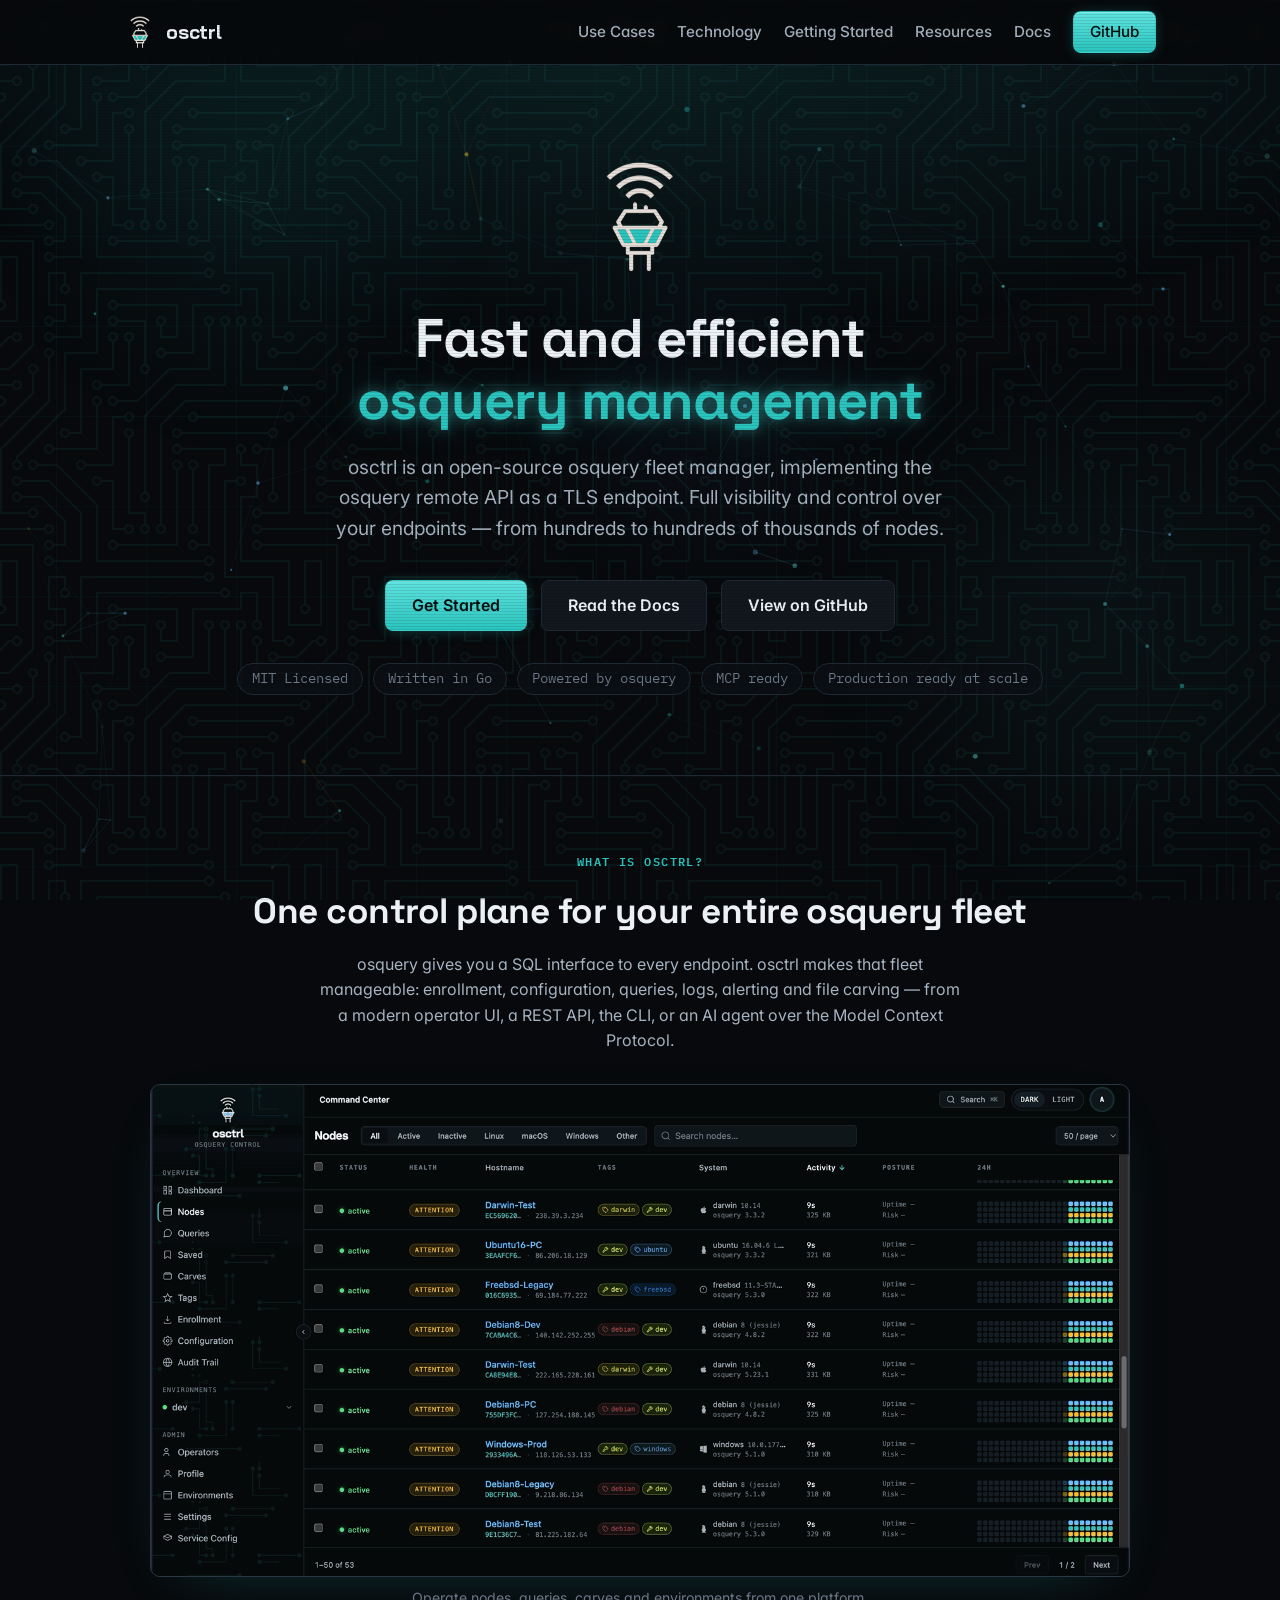
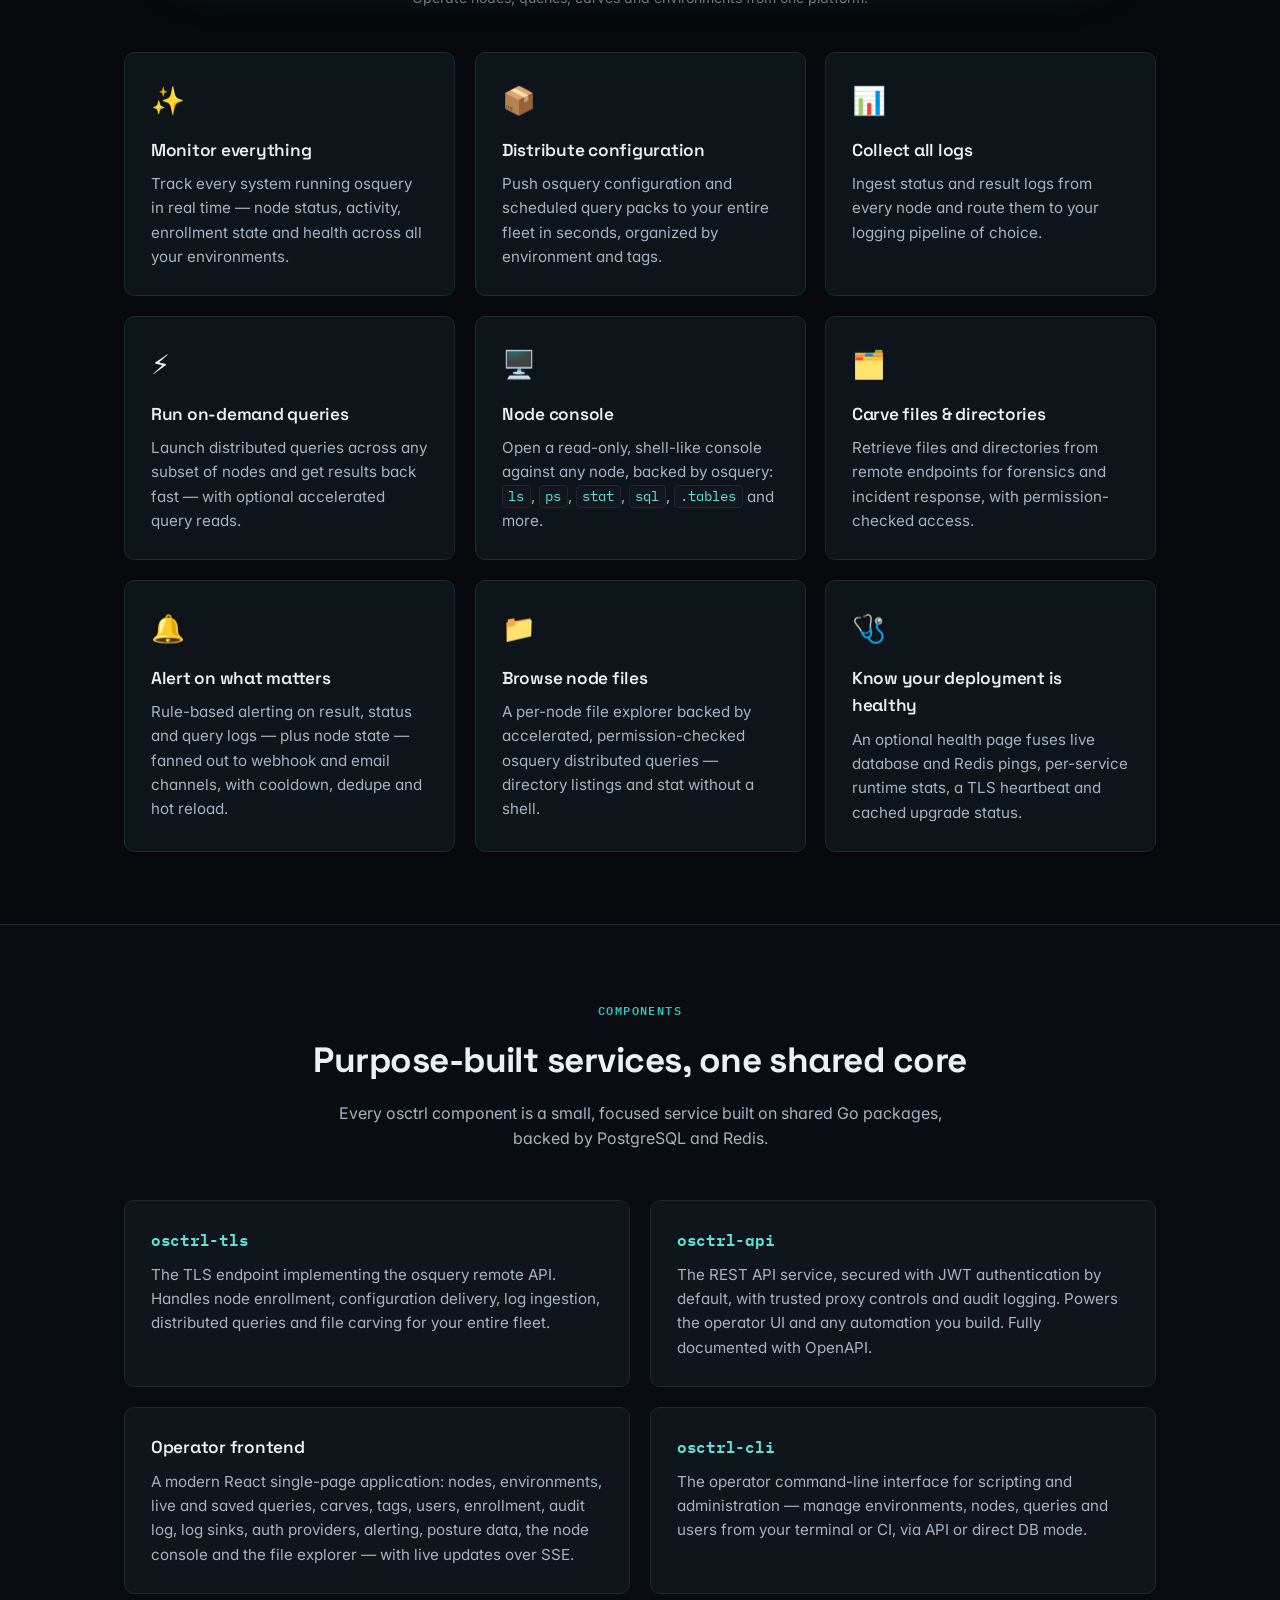
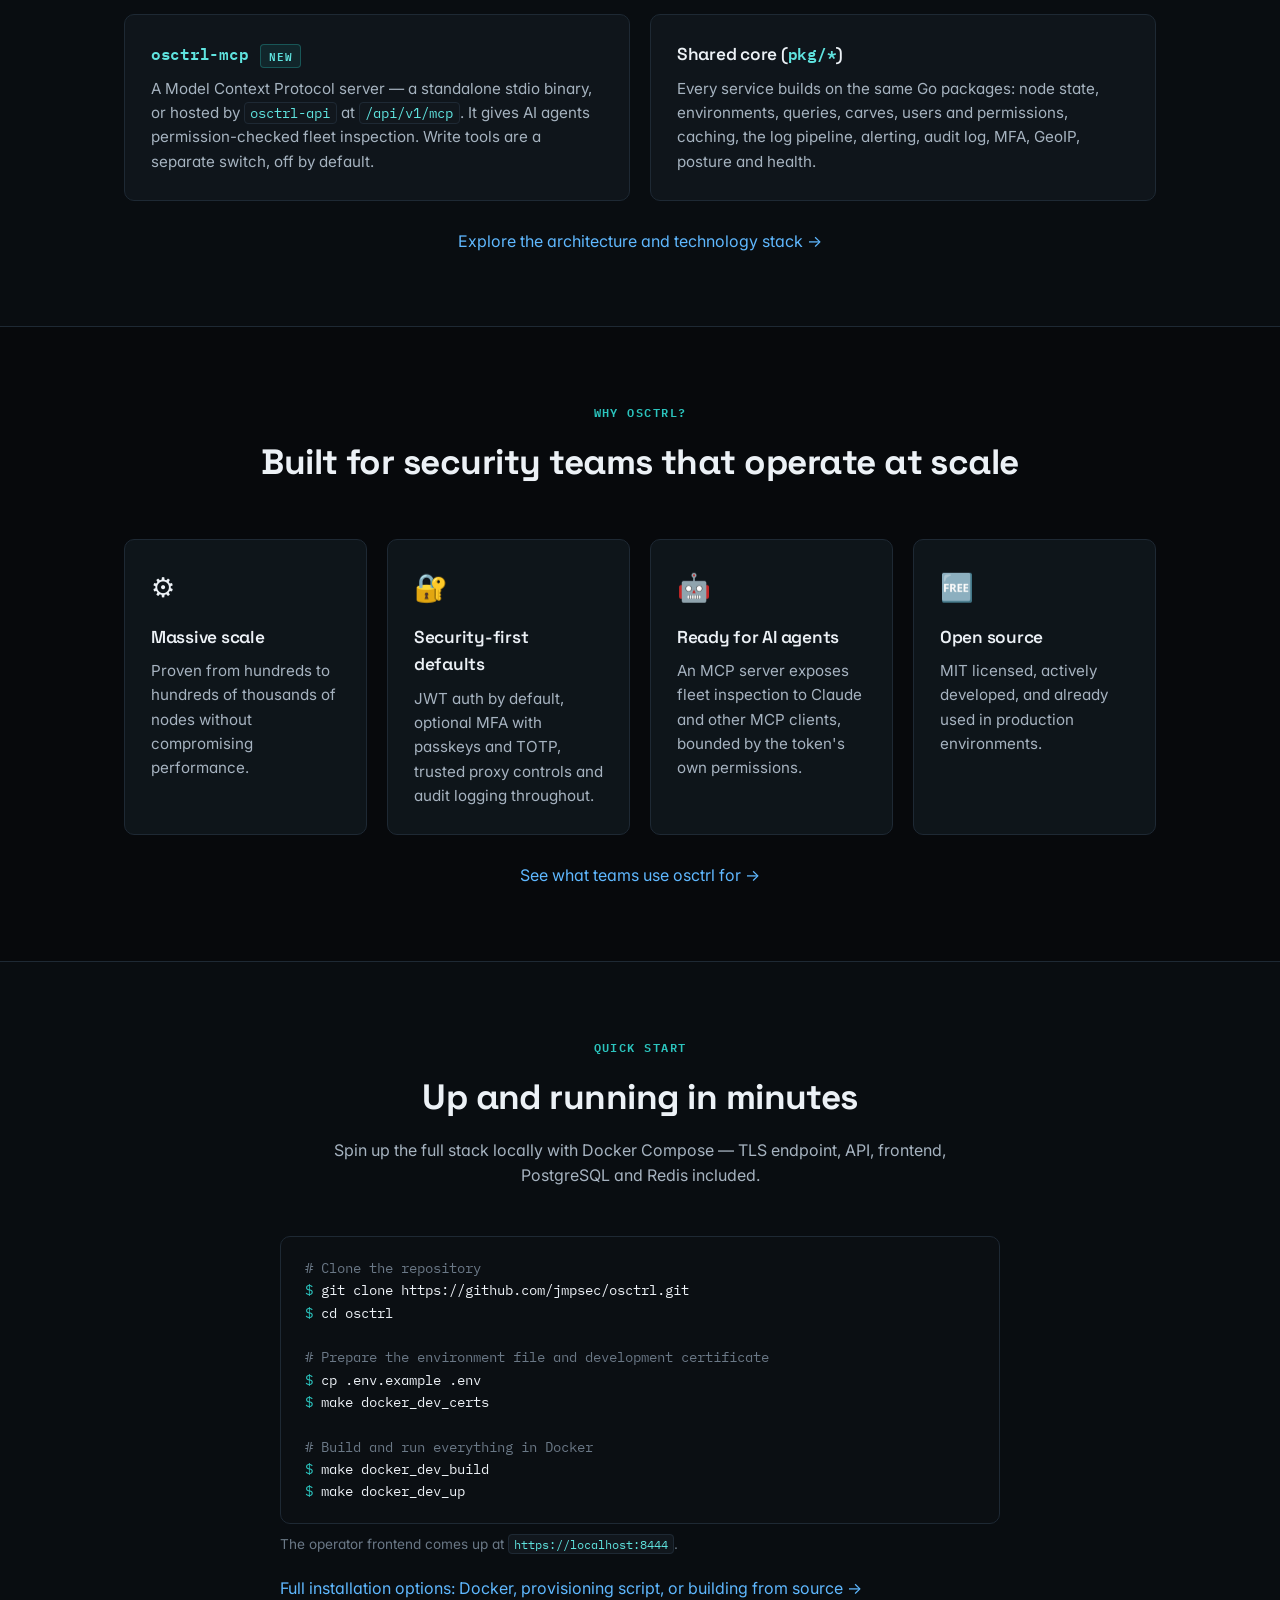
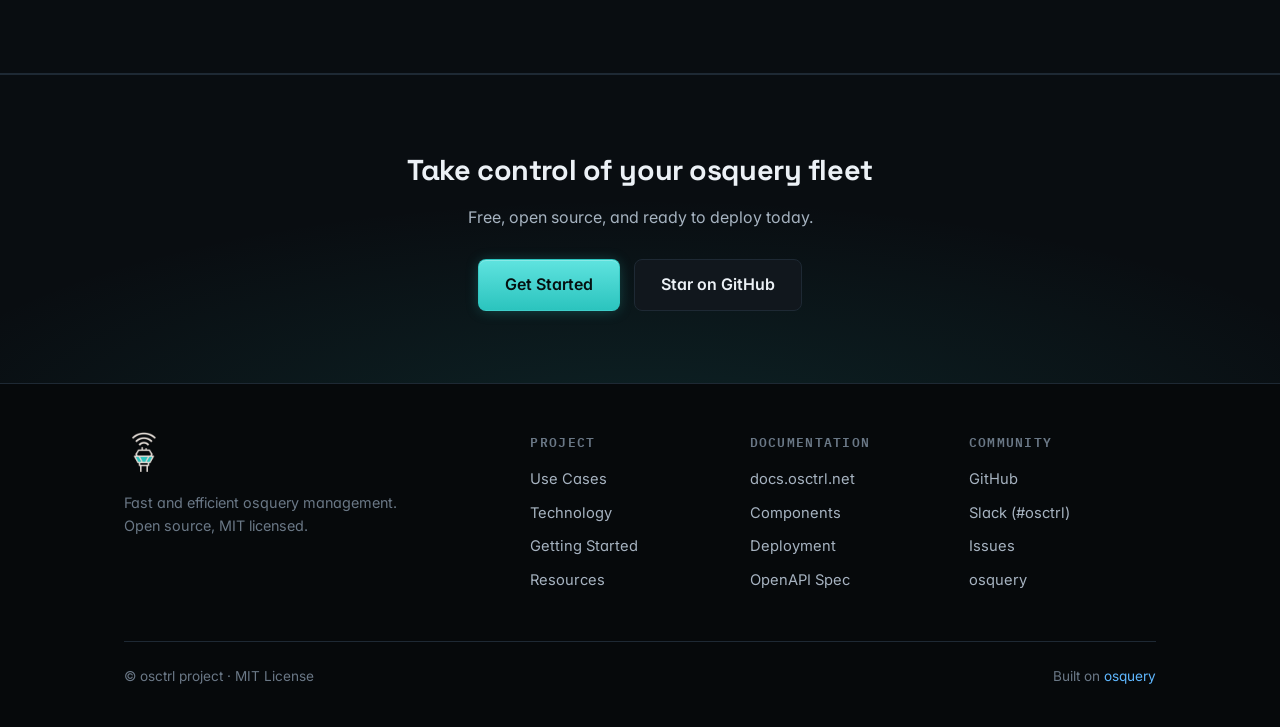
==== commit 6fff6507: "Show newer changes in website" ====
--- a/web/index.html
+++ b/web/index.html
@@ -4,12 +4,12 @@
   <meta charset="UTF-8">
   <meta name="viewport" content="width=device-width, initial-scale=1.0">
   <title>osctrl — Open-source osquery fleet management</title>
-  <meta name="description" content="osctrl is an open-source osquery fleet manager for endpoint visibility, configuration, live queries, log collection, file carving and operator workflows at scale.">
+  <meta name="description" content="osctrl is an open-source osquery fleet manager for endpoint visibility, configuration, live queries, log collection, alerting, file carving and MCP-based AI workflows at scale.">
   <link rel="canonical" href="https://osctrl.net/">
   <meta property="og:type" content="website">
   <meta property="og:site_name" content="osctrl">
   <meta property="og:title" content="osctrl — Open-source osquery fleet management">
-  <meta property="og:description" content="Manage your osquery fleet with enrollment, configuration, live queries, logs, file carving, node console and a modern operator UI.">
+  <meta property="og:description" content="Manage your osquery fleet with enrollment, configuration, live queries, logs, alerting, file carving, node console, an MCP server and a modern operator UI.">
   <meta property="og:url" content="https://osctrl.net/">
   <meta property="og:image" content="https://osctrl.net/assets/osctrl-og.png">
   <meta property="og:image:width" content="1200">
@@ -17,14 +17,14 @@
   <meta property="og:image:alt" content="osctrl platform dashboard for osquery fleet operations">
   <meta name="twitter:card" content="summary_large_image">
   <meta name="twitter:title" content="osctrl — Open-source osquery fleet management">
-  <meta name="twitter:description" content="Endpoint visibility, live queries, logs, file carving and osquery operations from one open-source platform.">
+  <meta name="twitter:description" content="Endpoint visibility, live queries, logs, alerting, file carving and MCP-powered osquery operations from one open-source platform.">
   <meta name="twitter:image" content="https://osctrl.net/assets/osctrl-og.png">
   <link rel="icon" type="image/svg+xml" href="assets/favicon.svg">
   <link rel="icon" type="image/png" href="assets/favicon.png">
   <link rel="preconnect" href="https://fonts.googleapis.com">
   <link rel="preconnect" href="https://fonts.gstatic.com" crossorigin>
   <link href="https://fonts.googleapis.com/css2?family=Inter:wght@400;500;600;700&family=Space+Grotesk:wght@500;600;700&family=IBM+Plex+Mono:wght@400;600&display=swap" rel="stylesheet">
-  <link rel="stylesheet" href="assets/style.css?v=2">
+  <link rel="stylesheet" href="assets/style.css?v=3">
 </head>
 <body>
 
@@ -60,6 +60,7 @@
       <span>MIT Licensed</span>
       <span>Written in Go</span>
       <span>Powered by osquery</span>
+      <span>MCP ready</span>
       <span>Production ready at scale</span>
     </div>
   </div>
@@ -72,8 +73,9 @@
       <h2>One control plane for your entire osquery fleet</h2>
       <p>
         osquery gives you a SQL interface to every endpoint. osctrl makes that fleet
-        manageable: enrollment, configuration, queries, logs and file carving — all
-        from a modern operator UI, a REST API, or the CLI.
+        manageable: enrollment, configuration, queries, logs, alerting and file carving —
+        from a modern operator UI, a REST API, the CLI, or an AI agent over the
+        Model Context Protocol.
       </p>
     </div>
     <figure class="platform-preview">
@@ -111,6 +113,21 @@
         <h3>Carve files &amp; directories</h3>
         <p>Retrieve files and directories from remote endpoints for forensics and incident response, with permission-checked access.</p>
       </div>
+      <div class="card">
+        <span class="icon">🔔</span>
+        <h3>Alert on what matters</h3>
+        <p>Rule-based alerting on result, status and query logs — plus node state — fanned out to webhook and email channels, with cooldown, dedupe and hot reload.</p>
+      </div>
+      <div class="card">
+        <span class="icon">📁</span>
+        <h3>Browse node files</h3>
+        <p>A per-node file explorer backed by accelerated, permission-checked osquery distributed queries — directory listings and stat without a shell.</p>
+      </div>
+      <div class="card">
+        <span class="icon">🩺</span>
+        <h3>Know your deployment is healthy</h3>
+        <p>An optional health page fuses live database and Redis pings, per-service runtime stats, a TLS heartbeat and cached upgrade status.</p>
+      </div>
     </div>
   </div>
 </section>
@@ -132,12 +149,20 @@
         <p>The REST API service, secured with JWT authentication by default, with trusted proxy controls and audit logging. Powers the operator UI and any automation you build. Fully documented with OpenAPI.</p>
       </div>
       <div class="card component">
-        <h3>Operator Frontend <span class="badge new">New</span></h3>
-        <p>A modern React single-page application: nodes, environments, live and saved queries, carves, users, settings, node activity, posture data and the node console — all in one UI.</p>
+        <h3>Operator frontend</h3>
+        <p>A modern React single-page application: nodes, environments, live and saved queries, carves, tags, users, enrollment, audit log, log sinks, auth providers, alerting, posture data, the node console and the file explorer — with live updates over SSE.</p>
       </div>
       <div class="card component">
         <h3><code>osctrl-cli</code></h3>
         <p>The operator command-line interface for scripting and administration — manage environments, nodes, queries and users from your terminal or CI, via API or direct DB mode.</p>
+      </div>
+      <div class="card component">
+        <h3><code>osctrl-mcp</code> <span class="badge new">New</span></h3>
+        <p>A Model Context Protocol server — a standalone stdio binary, or hosted by <code class="inline">osctrl-api</code> at <code class="inline">/api/v1/mcp</code>. It gives AI agents permission-checked fleet inspection. Write tools are a separate switch, off by default.</p>
+      </div>
+      <div class="card component">
+        <h3>Shared core (<code>pkg/*</code>)</h3>
+        <p>Every service builds on the same Go packages: node state, environments, queries, carves, users and permissions, caching, the log pipeline, alerting, audit log, MFA, GeoIP, posture and health.</p>
       </div>
     </div>
     <p style="text-align:center; margin-top: 28px;">
@@ -161,12 +186,12 @@
       <div class="card">
         <span class="icon">🔐</span>
         <h3>Security-first defaults</h3>
-        <p>JWT auth by default, trusted proxy controls, audit logging and authenticated access throughout.</p>
-      </div>
-      <div class="card">
-        <span class="icon">🧭</span>
-        <h3>Rich context</h3>
-        <p>Optional posture ingestion, MaxMind GeoIP country enrichment and node activity tracking.</p>
+        <p>JWT auth by default, optional MFA with passkeys and TOTP, trusted proxy controls and audit logging throughout.</p>
+      </div>
+      <div class="card">
+        <span class="icon">🤖</span>
+        <h3>Ready for AI agents</h3>
+        <p>An MCP server exposes fleet inspection to Claude and other MCP clients, bounded by the token's own permissions.</p>
       </div>
       <div class="card">
         <span class="icon">🆓</span>
@@ -192,10 +217,15 @@
 <span class="p">$</span> git clone https://github.com/jmpsec/osctrl.git
 <span class="p">$</span> cd osctrl
 
+<span class="c"># Prepare the environment file and development certificate</span>
+<span class="p">$</span> cp .env.example .env
+<span class="p">$</span> make docker_dev_certs
+
 <span class="c"># Build and run everything in Docker</span>
-<span class="p">$</span> make docker_dev</pre>
+<span class="p">$</span> make docker_dev_build
+<span class="p">$</span> make docker_dev_up</pre>
       <p class="code-caption">
-        Frontend at <code class="inline">https://localhost:8444</code> · Legacy admin UI at <code class="inline">https://localhost:8443</code>
+        The operator frontend comes up at <code class="inline">https://localhost:8444</code>.
       </p>
       <p style="margin-top: 20px;">
         <a href="getting-started.html">Full installation options: Docker, provisioning script, or building from source →</a>
@@ -234,9 +264,9 @@
       <div>
         <h4>Documentation</h4>
         <ul>
-          <li><a href="https://osctrl.net" target="_blank" rel="noopener">osctrl.net</a></li>
-          <li><a href="https://osctrl.net/components/" target="_blank" rel="noopener">Components</a></li>
-          <li><a href="https://osctrl.net/deployment/" target="_blank" rel="noopener">Deployment</a></li>
+          <li><a href="https://docs.osctrl.net" target="_blank" rel="noopener">docs.osctrl.net</a></li>
+          <li><a href="https://docs.osctrl.net/components/" target="_blank" rel="noopener">Components</a></li>
+          <li><a href="https://docs.osctrl.net/deployment/" target="_blank" rel="noopener">Deployment</a></li>
           <li><a href="https://github.com/jmpsec/osctrl/blob/main/osctrl-api.yaml" target="_blank" rel="noopener">OpenAPI Spec</a></li>
         </ul>
       </div>
--- a/web/assets/style.css
+++ b/web/assets/style.css
@@ -53,7 +53,6 @@
 
   /* semantic */
   --success: #4ade80;
-  --warning: #fbbf24;
   --danger: #f87171;
   --info: #67c0ff;
 
@@ -333,7 +332,6 @@
   margin-left: 8px;
   vertical-align: middle;
 }
-.badge.legacy { background: rgba(251, 191, 36, 0.12); color: var(--warning); border: 1px solid rgba(251, 191, 36, 0.3); }
 .badge.new { background: rgba(43, 196, 190, 0.1); color: var(--signal-bright); border: 1px solid rgba(43, 196, 190, 0.3); }
 
 /* ---------- Code blocks ---------- */
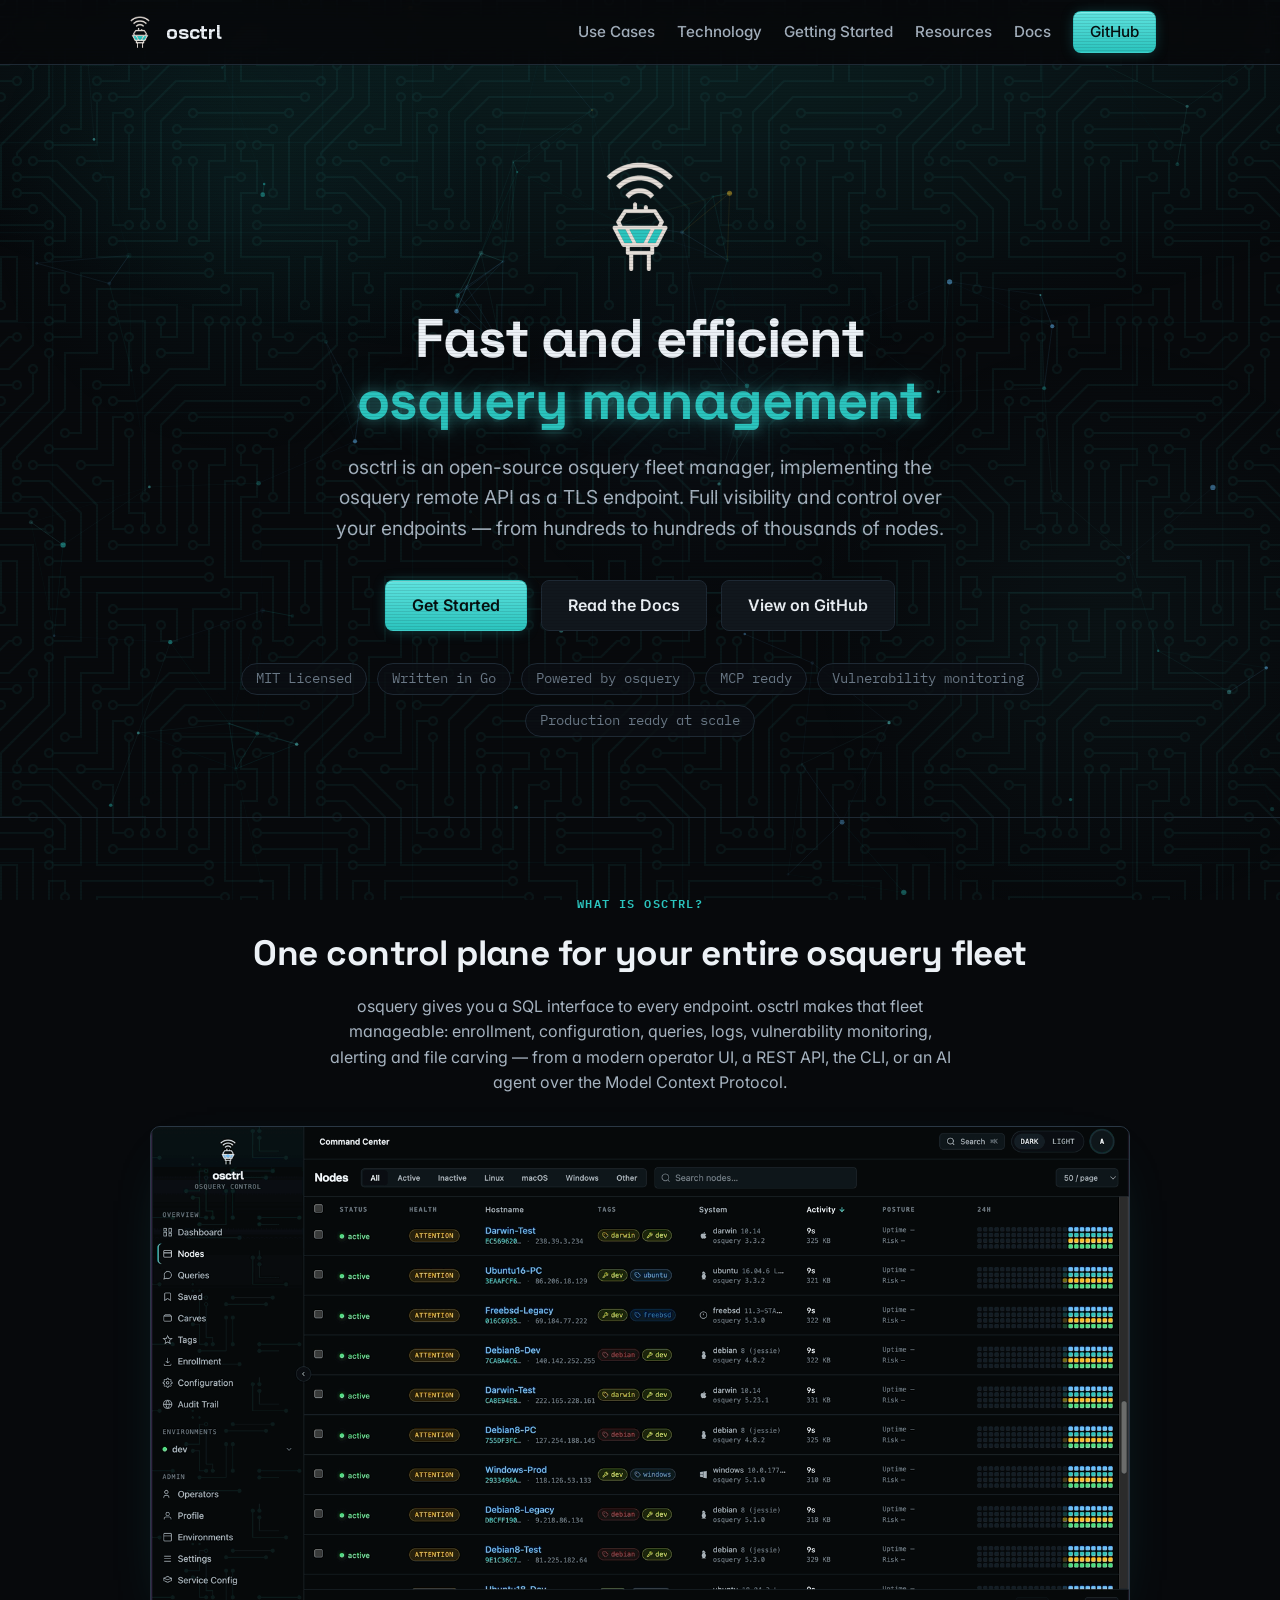
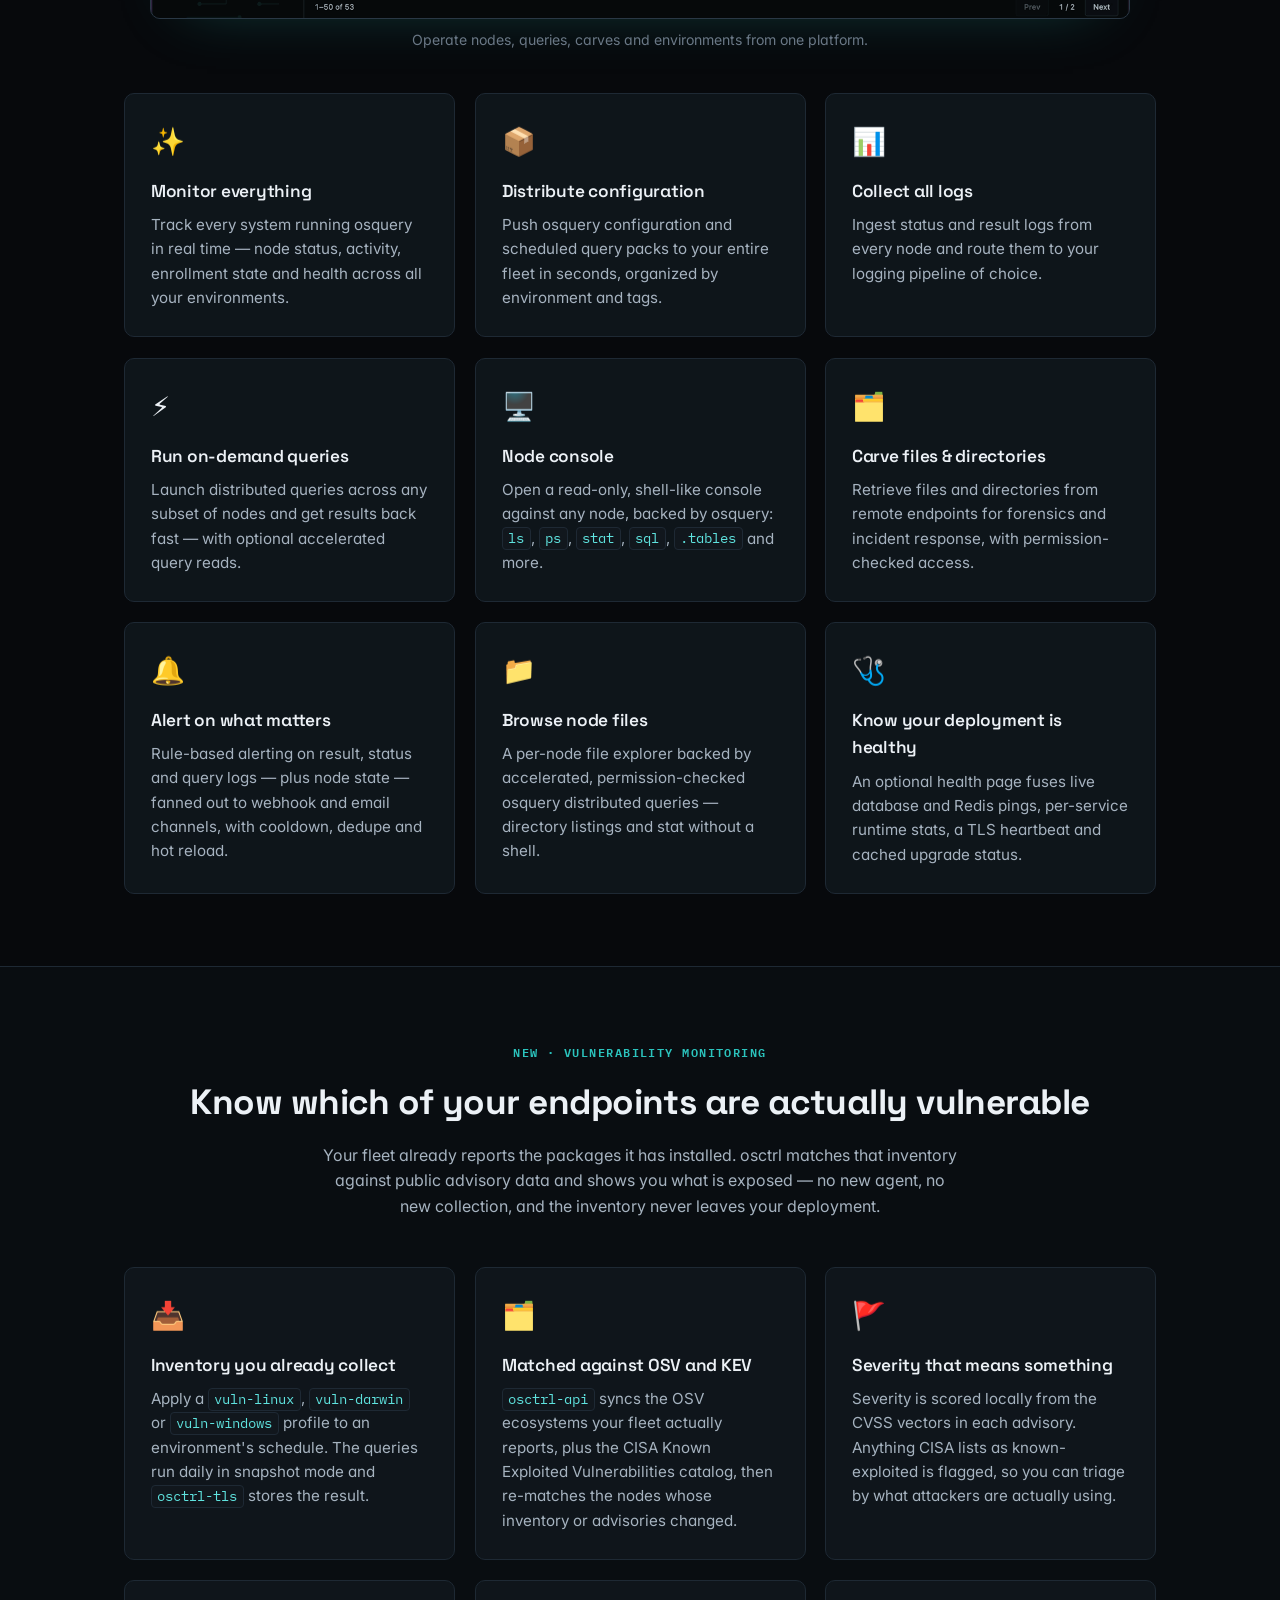
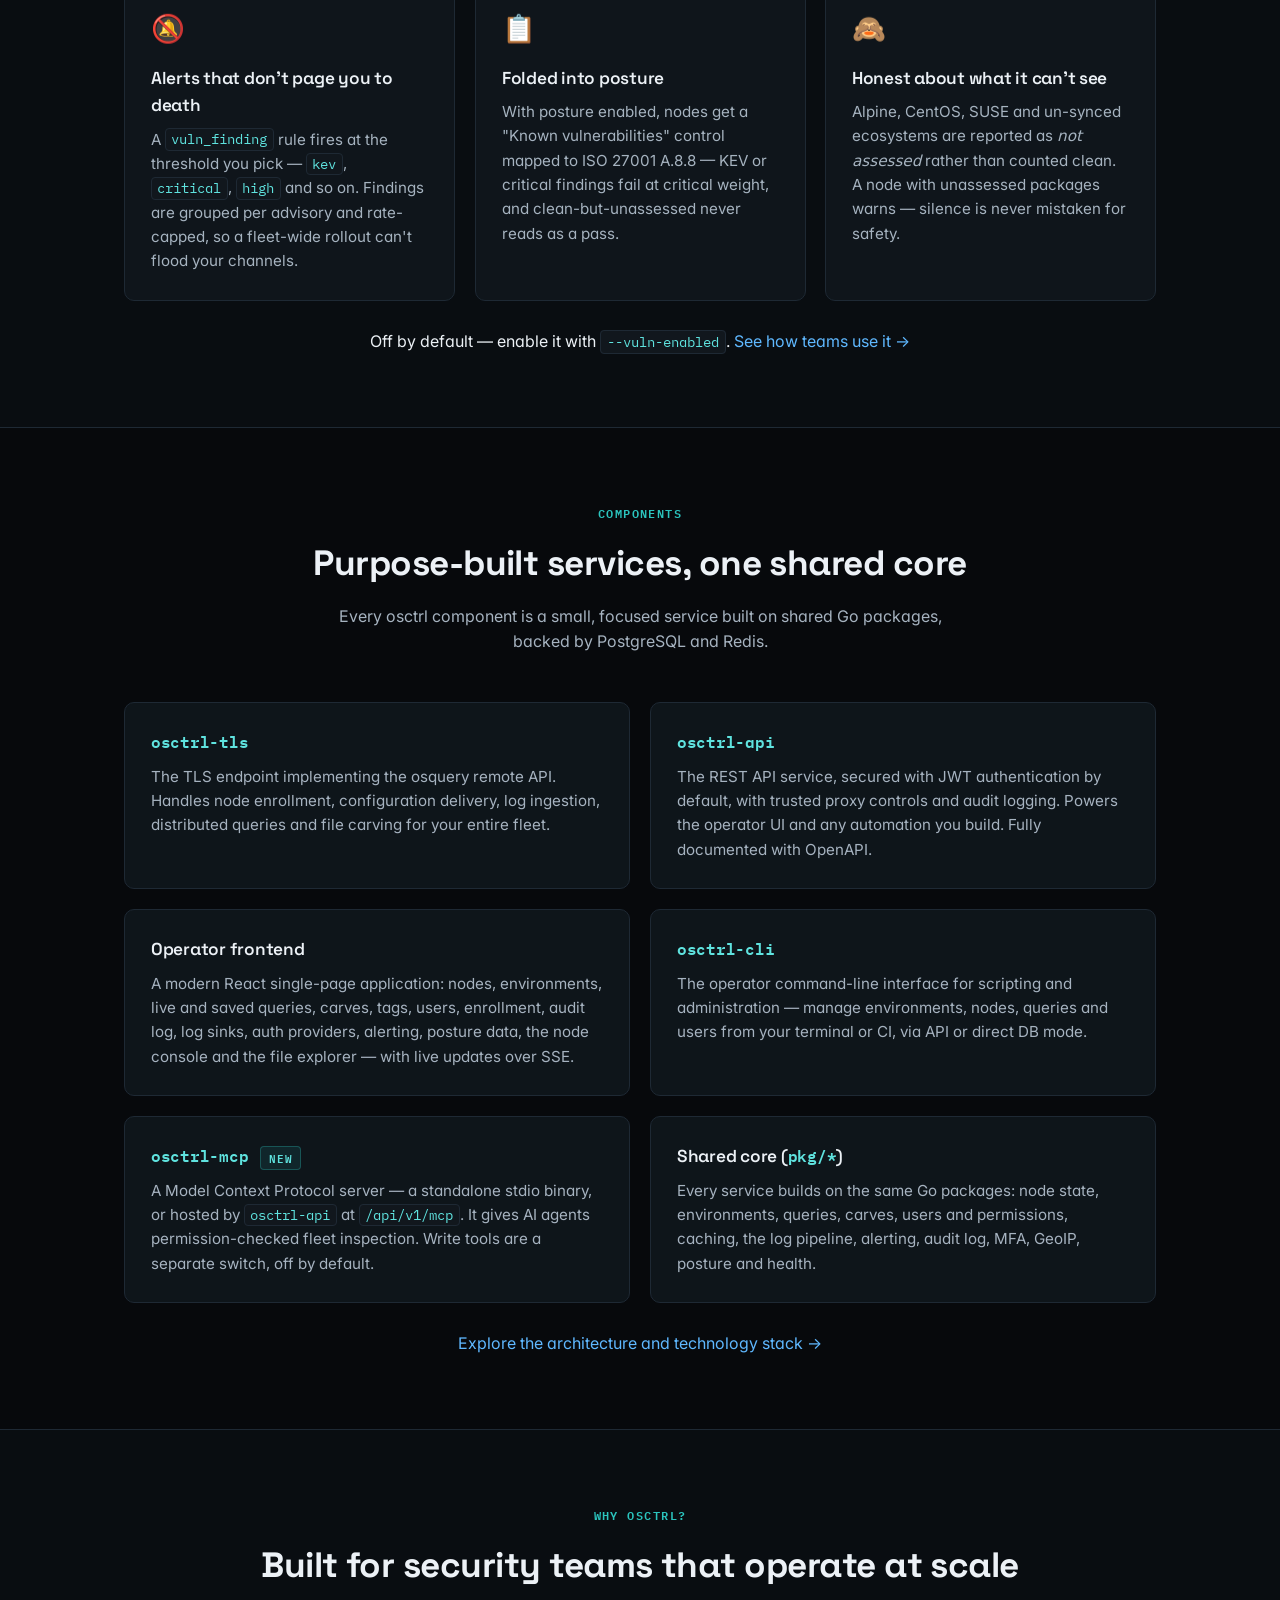
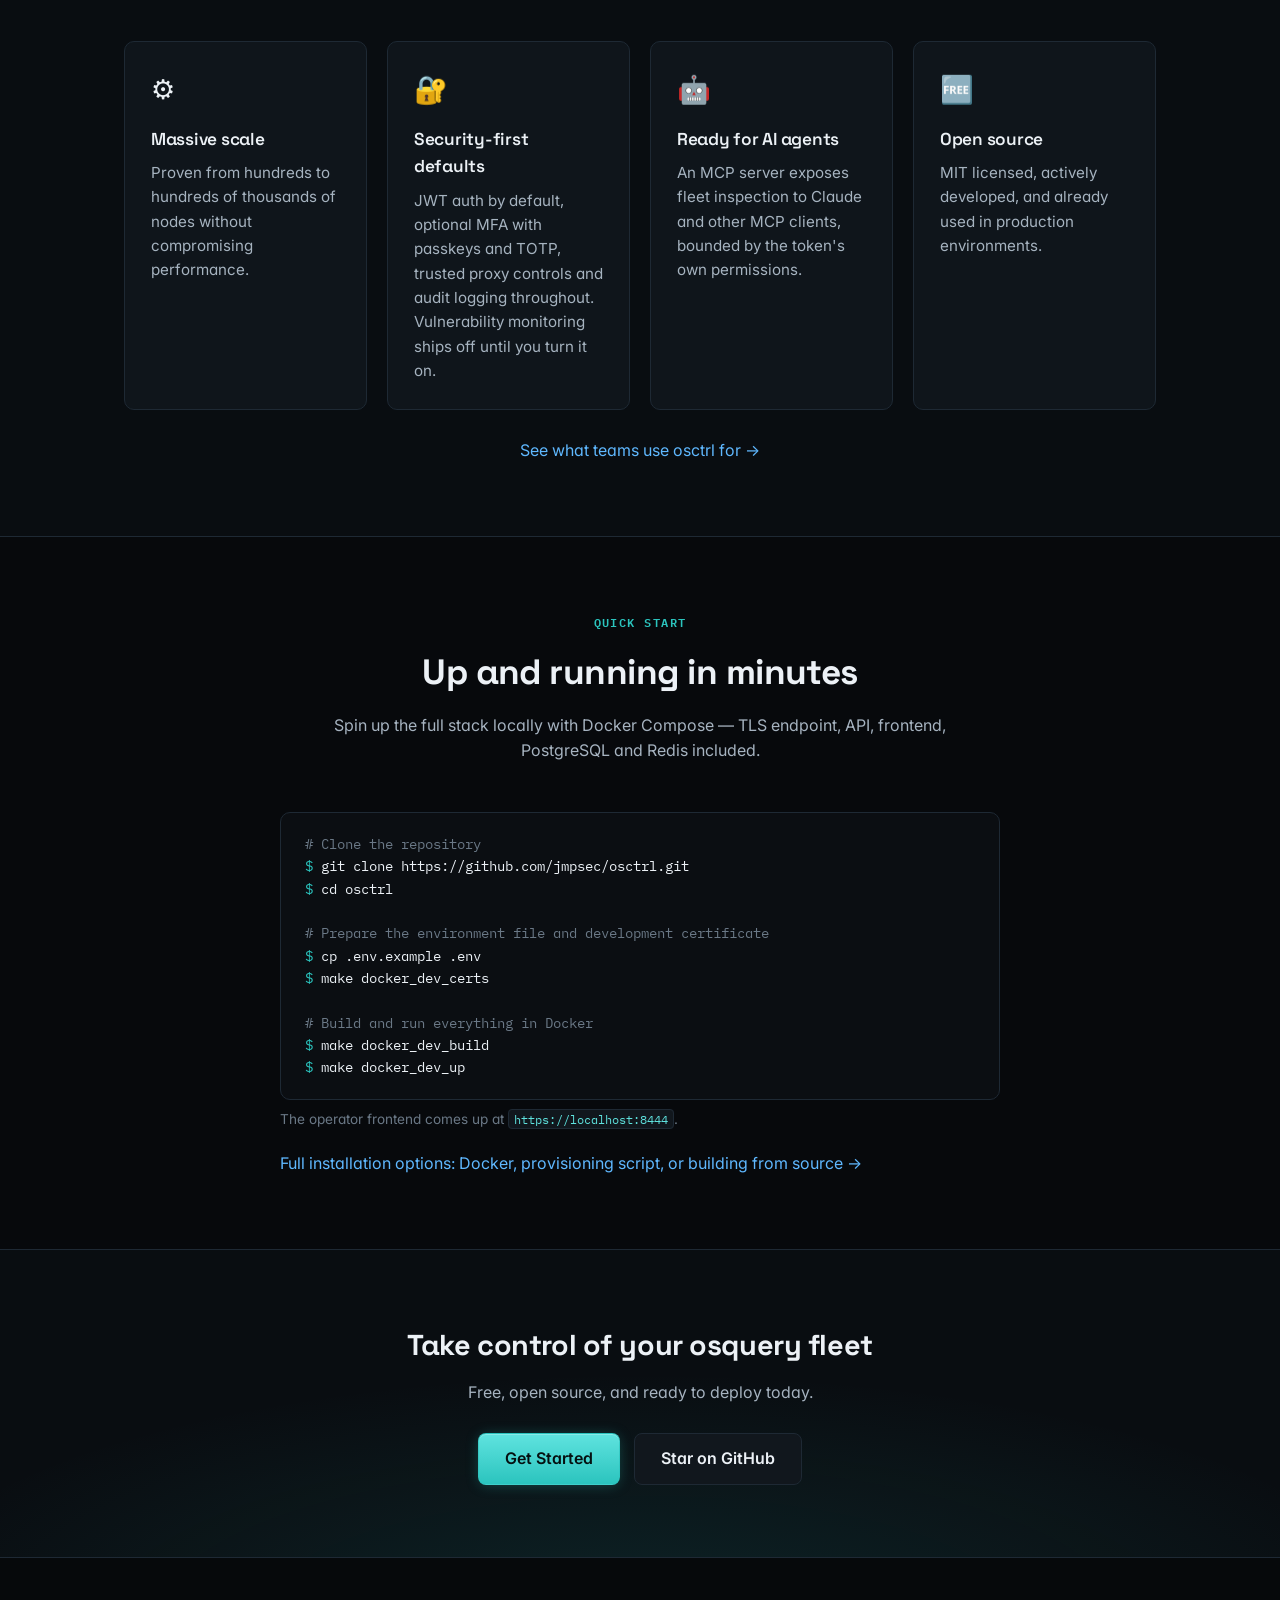
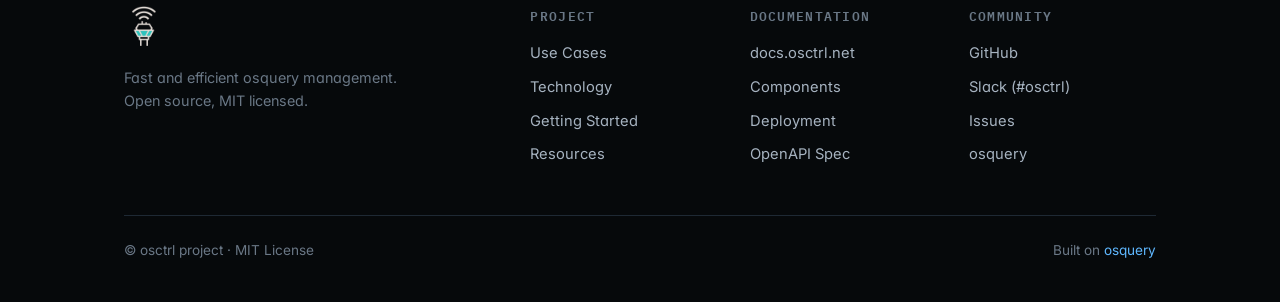
==== commit f03ffde6: "Vulnerability monitoring" ====
--- a/web/index.html
+++ b/web/index.html
@@ -4,12 +4,12 @@
   <meta charset="UTF-8">
   <meta name="viewport" content="width=device-width, initial-scale=1.0">
   <title>osctrl — Open-source osquery fleet management</title>
-  <meta name="description" content="osctrl is an open-source osquery fleet manager for endpoint visibility, configuration, live queries, log collection, alerting, file carving and MCP-based AI workflows at scale.">
+  <meta name="description" content="osctrl is an open-source osquery fleet manager for endpoint visibility, configuration, live queries, log collection, vulnerability monitoring, alerting, file carving and MCP-based AI workflows at scale.">
   <link rel="canonical" href="https://osctrl.net/">
   <meta property="og:type" content="website">
   <meta property="og:site_name" content="osctrl">
   <meta property="og:title" content="osctrl — Open-source osquery fleet management">
-  <meta property="og:description" content="Manage your osquery fleet with enrollment, configuration, live queries, logs, alerting, file carving, node console, an MCP server and a modern operator UI.">
+  <meta property="og:description" content="Manage your osquery fleet with enrollment, configuration, live queries, logs, vulnerability monitoring, alerting, file carving, node console, an MCP server and a modern operator UI.">
   <meta property="og:url" content="https://osctrl.net/">
   <meta property="og:image" content="https://osctrl.net/assets/osctrl-og.png">
   <meta property="og:image:width" content="1200">
@@ -17,7 +17,7 @@
   <meta property="og:image:alt" content="osctrl platform dashboard for osquery fleet operations">
   <meta name="twitter:card" content="summary_large_image">
   <meta name="twitter:title" content="osctrl — Open-source osquery fleet management">
-  <meta name="twitter:description" content="Endpoint visibility, live queries, logs, alerting, file carving and MCP-powered osquery operations from one open-source platform.">
+  <meta name="twitter:description" content="Endpoint visibility, live queries, logs, vulnerability monitoring, alerting and MCP-powered osquery operations from one open-source platform.">
   <meta name="twitter:image" content="https://osctrl.net/assets/osctrl-og.png">
   <link rel="icon" type="image/svg+xml" href="assets/favicon.svg">
   <link rel="icon" type="image/png" href="assets/favicon.png">
@@ -61,6 +61,7 @@
       <span>Written in Go</span>
       <span>Powered by osquery</span>
       <span>MCP ready</span>
+      <span>Vulnerability monitoring</span>
       <span>Production ready at scale</span>
     </div>
   </div>
@@ -73,9 +74,9 @@
       <h2>One control plane for your entire osquery fleet</h2>
       <p>
         osquery gives you a SQL interface to every endpoint. osctrl makes that fleet
-        manageable: enrollment, configuration, queries, logs, alerting and file carving —
-        from a modern operator UI, a REST API, the CLI, or an AI agent over the
-        Model Context Protocol.
+        manageable: enrollment, configuration, queries, logs, vulnerability monitoring,
+        alerting and file carving — from a modern operator UI, a REST API, the CLI, or an
+        AI agent over the Model Context Protocol.
       </p>
     </div>
     <figure class="platform-preview">
@@ -135,6 +136,56 @@
 <section class="alt">
   <div class="wrap">
     <div class="section-head">
+      <span class="eyebrow">New · Vulnerability monitoring</span>
+      <h2>Know which of your endpoints are actually vulnerable</h2>
+      <p>
+        Your fleet already reports the packages it has installed. osctrl matches that
+        inventory against public advisory data and shows you what is exposed — no new
+        agent, no new collection, and the inventory never leaves your deployment.
+      </p>
+    </div>
+    <div class="grid grid-3">
+      <div class="card">
+        <span class="icon">📥</span>
+        <h3>Inventory you already collect</h3>
+        <p>Apply a <code class="inline">vuln-linux</code>, <code class="inline">vuln-darwin</code> or <code class="inline">vuln-windows</code> profile to an environment's schedule. The queries run daily in snapshot mode and <code class="inline">osctrl-tls</code> stores the result.</p>
+      </div>
+      <div class="card">
+        <span class="icon">🗂️</span>
+        <h3>Matched against OSV and KEV</h3>
+        <p><code class="inline">osctrl-api</code> syncs the OSV ecosystems your fleet actually reports, plus the CISA Known Exploited Vulnerabilities catalog, then re-matches the nodes whose inventory or advisories changed.</p>
+      </div>
+      <div class="card">
+        <span class="icon">🚩</span>
+        <h3>Severity that means something</h3>
+        <p>Severity is scored locally from the CVSS vectors in each advisory. Anything CISA lists as known-exploited is flagged, so you can triage by what attackers are actually using.</p>
+      </div>
+      <div class="card">
+        <span class="icon">🔕</span>
+        <h3>Alerts that don't page you to death</h3>
+        <p>A <code class="inline">vuln_finding</code> rule fires at the threshold you pick — <code class="inline">kev</code>, <code class="inline">critical</code>, <code class="inline">high</code> and so on. Findings are grouped per advisory and rate-capped, so a fleet-wide rollout can't flood your channels.</p>
+      </div>
+      <div class="card">
+        <span class="icon">📋</span>
+        <h3>Folded into posture</h3>
+        <p>With posture enabled, nodes get a "Known vulnerabilities" control mapped to ISO 27001 A.8.8 — KEV or critical findings fail at critical weight, and clean-but-unassessed never reads as a pass.</p>
+      </div>
+      <div class="card">
+        <span class="icon">🙈</span>
+        <h3>Honest about what it can't see</h3>
+        <p>Alpine, CentOS, SUSE and un-synced ecosystems are reported as <em>not assessed</em> rather than counted clean. A node with unassessed packages warns — silence is never mistaken for safety.</p>
+      </div>
+    </div>
+    <p style="text-align:center; margin-top: 28px;">
+      Off by default — enable it with <code class="inline">--vuln-enabled</code>.
+      <a href="use-cases.html">See how teams use it →</a>
+    </p>
+  </div>
+</section>
+
+<section>
+  <div class="wrap">
+    <div class="section-head">
       <span class="eyebrow">Components</span>
       <h2>Purpose-built services, one shared core</h2>
       <p>Every osctrl component is a small, focused service built on shared Go packages, backed by PostgreSQL and Redis.</p>
@@ -171,7 +222,7 @@
   </div>
 </section>
 
-<section>
+<section class="alt">
   <div class="wrap">
     <div class="section-head">
       <span class="eyebrow">Why osctrl?</span>
@@ -186,7 +237,7 @@
       <div class="card">
         <span class="icon">🔐</span>
         <h3>Security-first defaults</h3>
-        <p>JWT auth by default, optional MFA with passkeys and TOTP, trusted proxy controls and audit logging throughout.</p>
+        <p>JWT auth by default, optional MFA with passkeys and TOTP, trusted proxy controls and audit logging throughout. Vulnerability monitoring ships off until you turn it on.</p>
       </div>
       <div class="card">
         <span class="icon">🤖</span>
@@ -205,7 +256,7 @@
   </div>
 </section>
 
-<section class="alt">
+<section>
   <div class="wrap">
     <div class="section-head">
       <span class="eyebrow">Quick start</span>
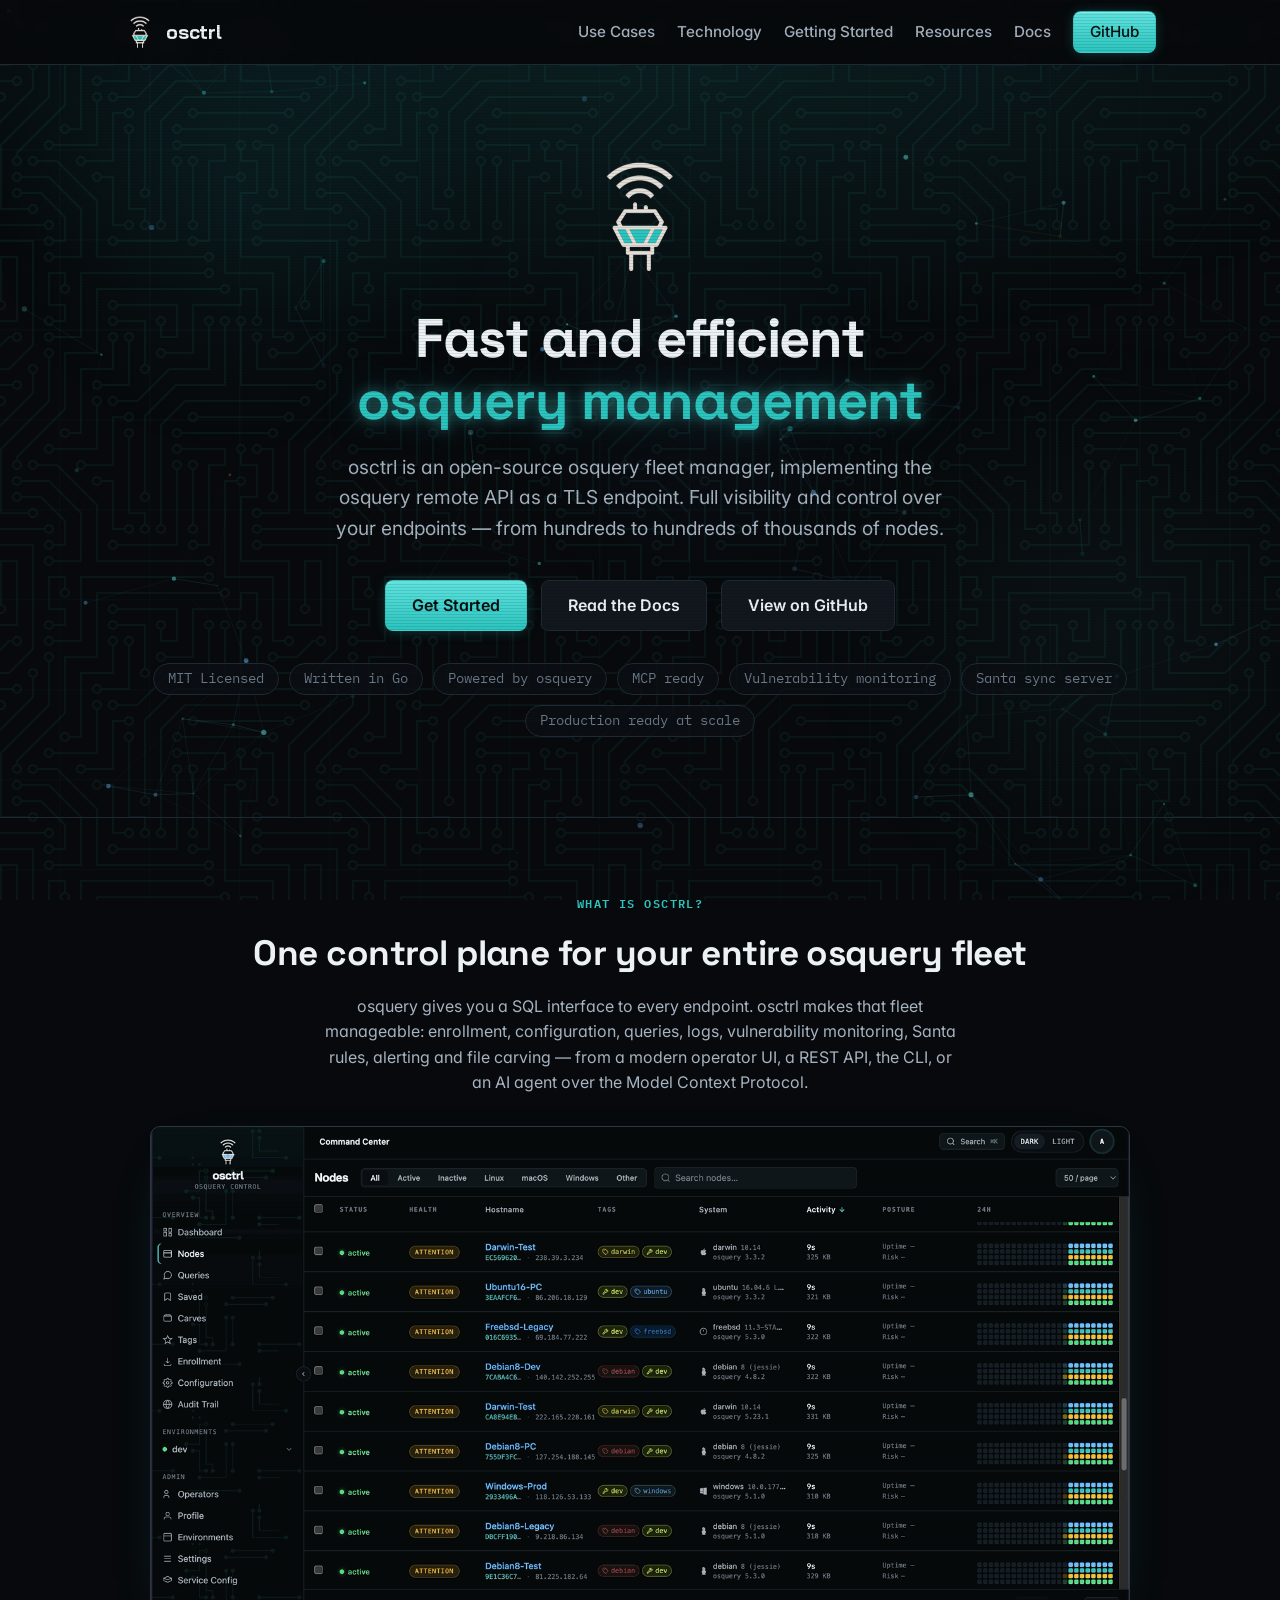
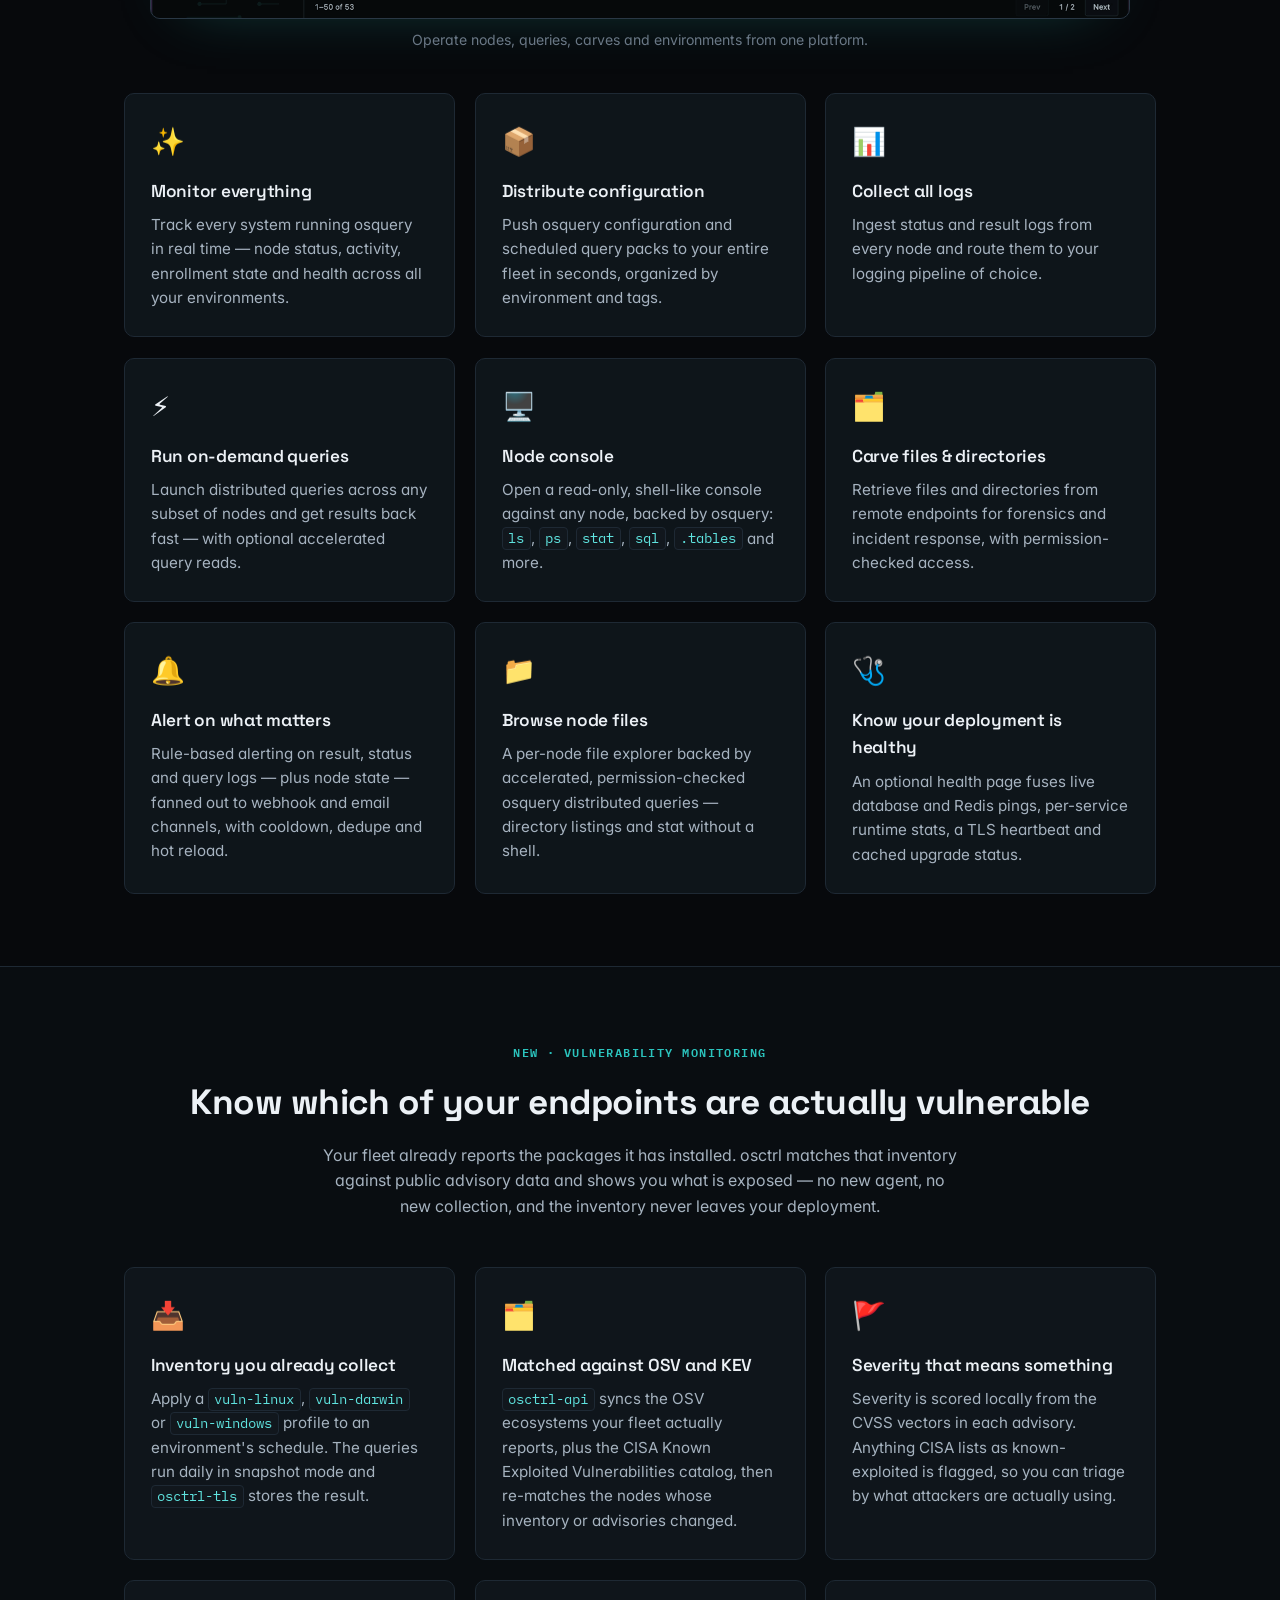
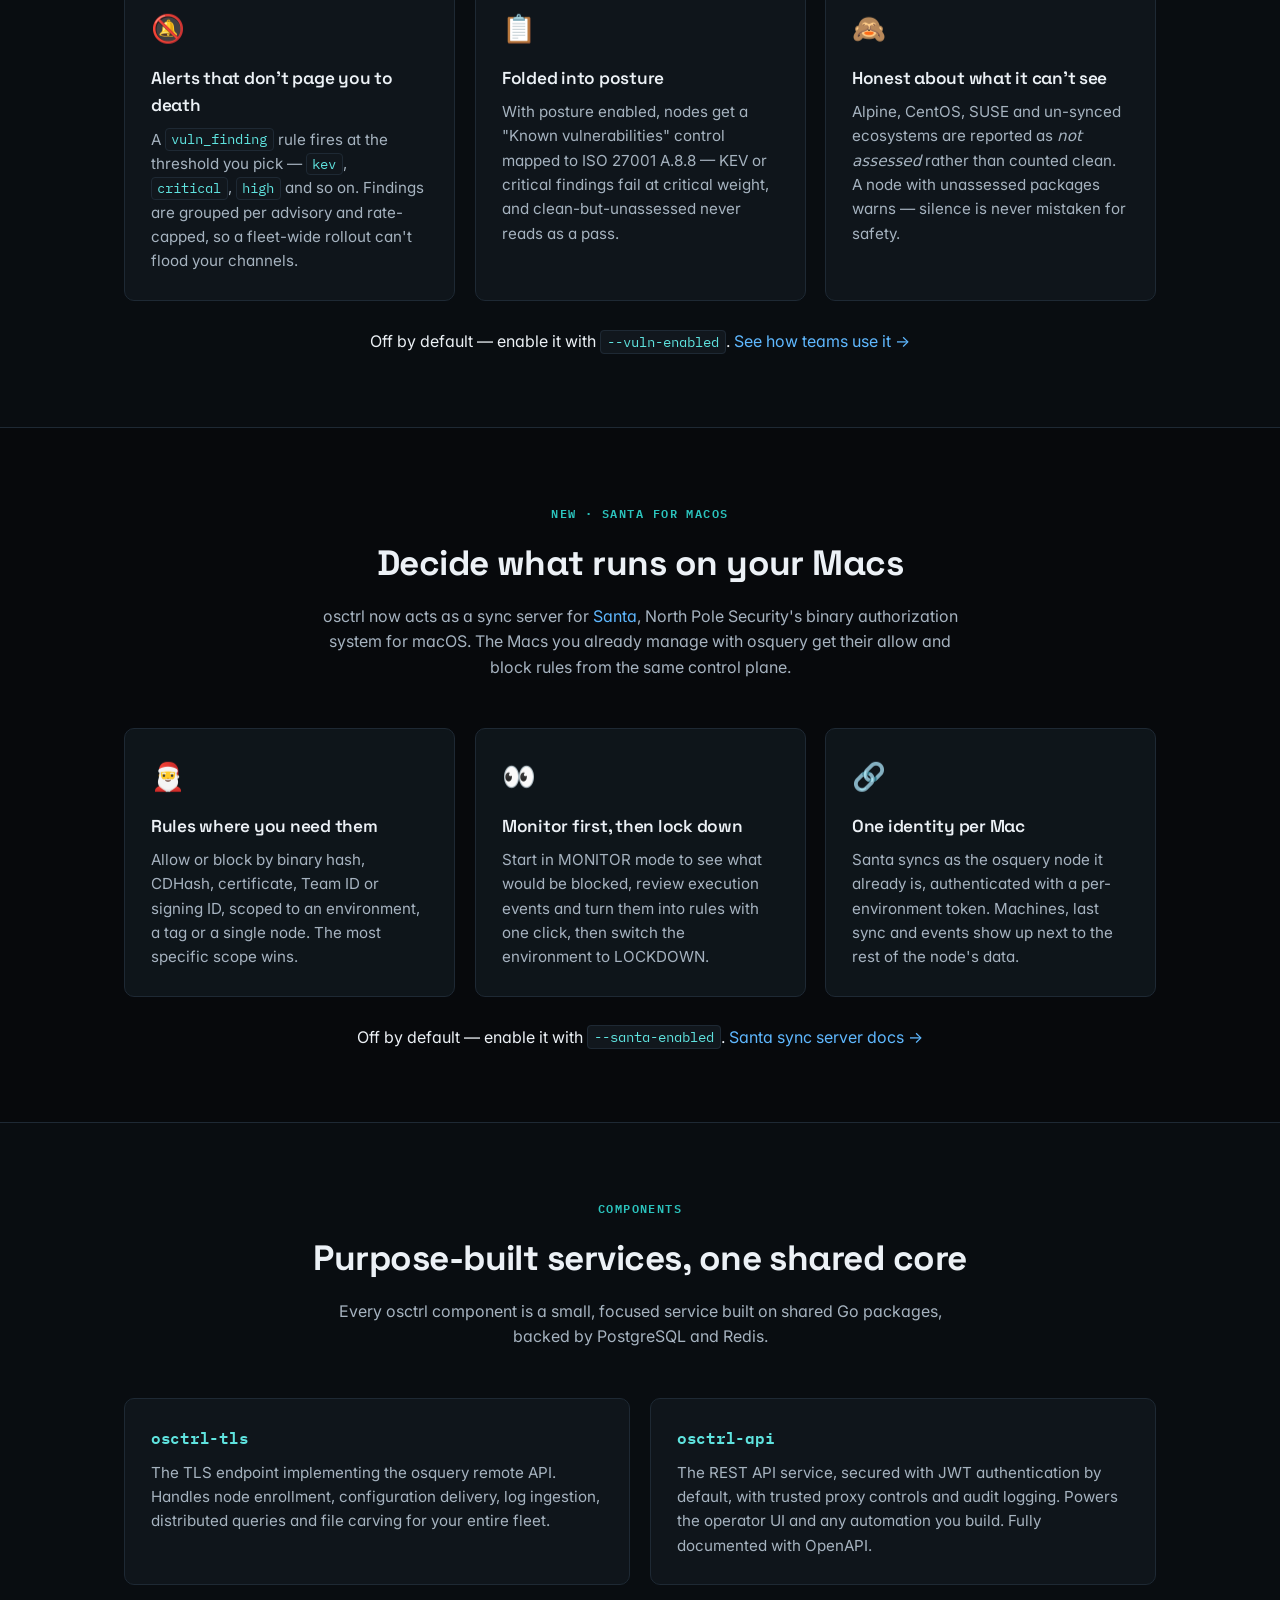
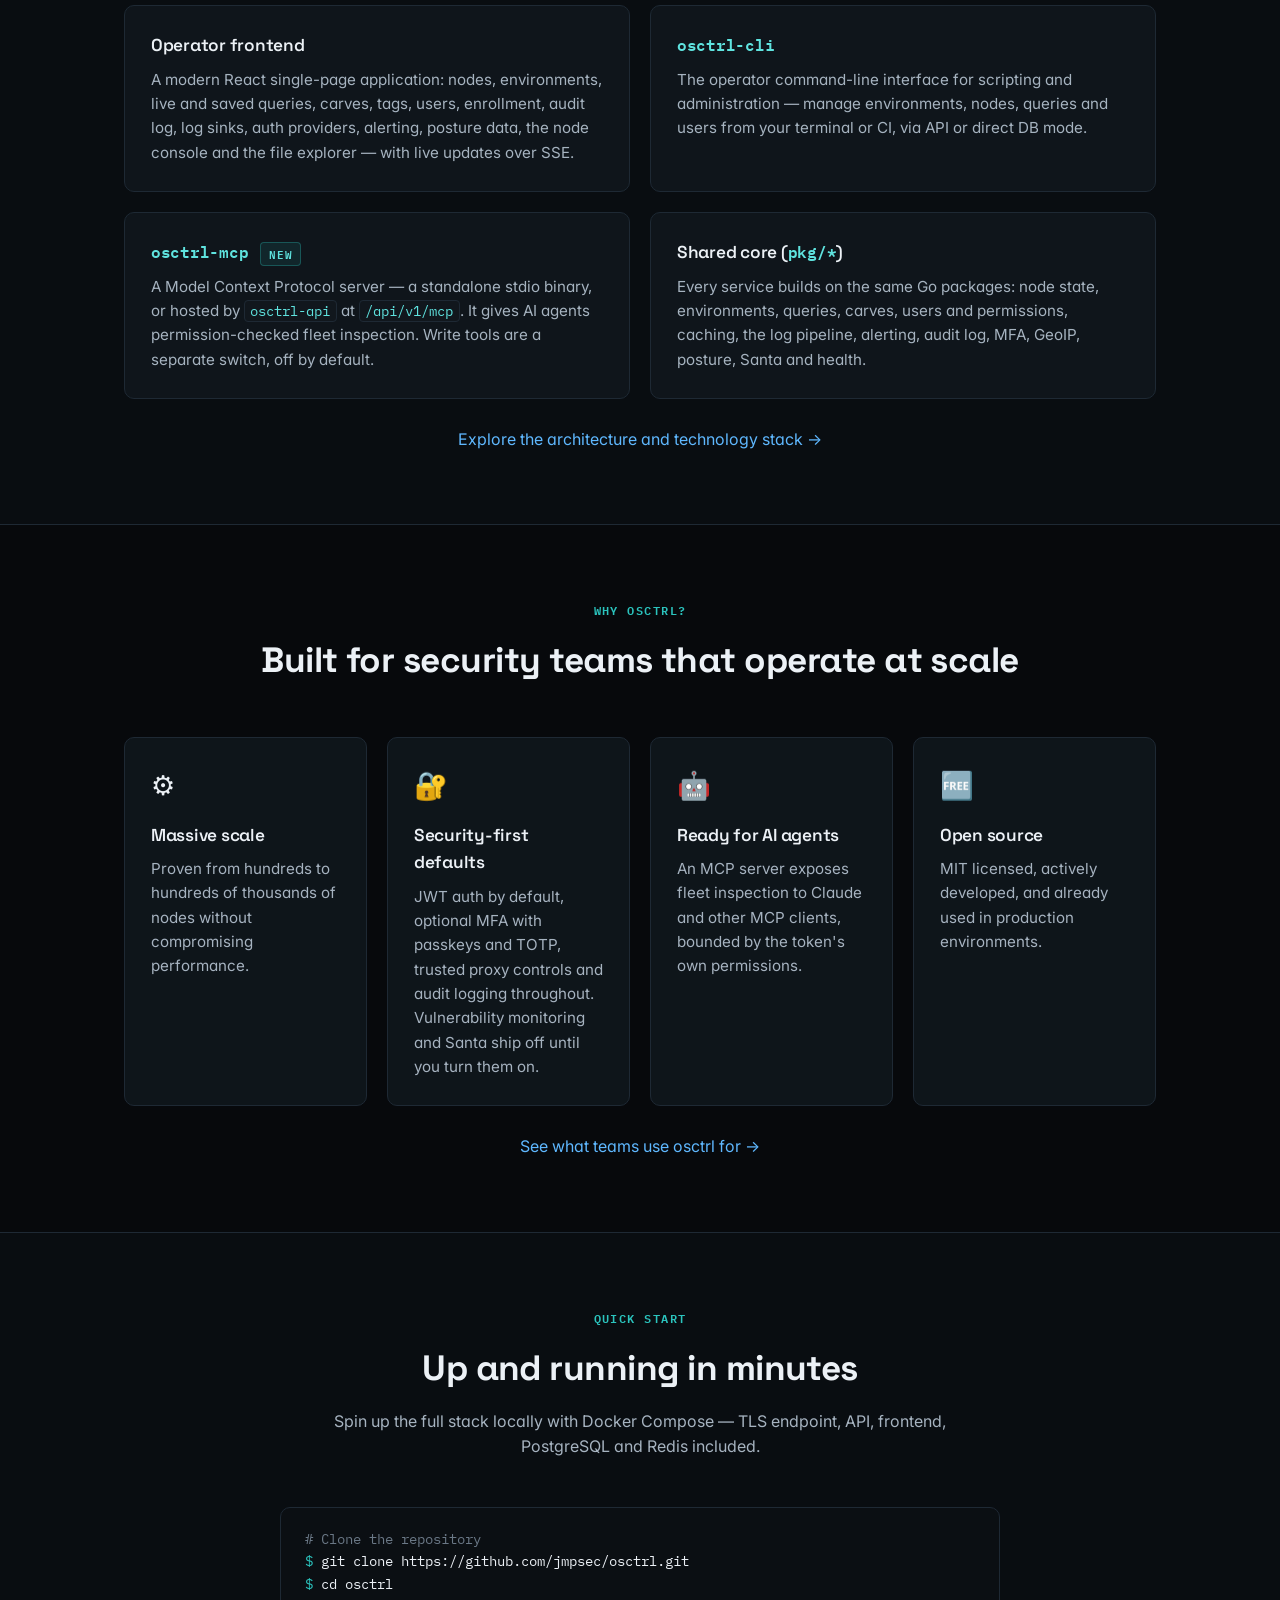
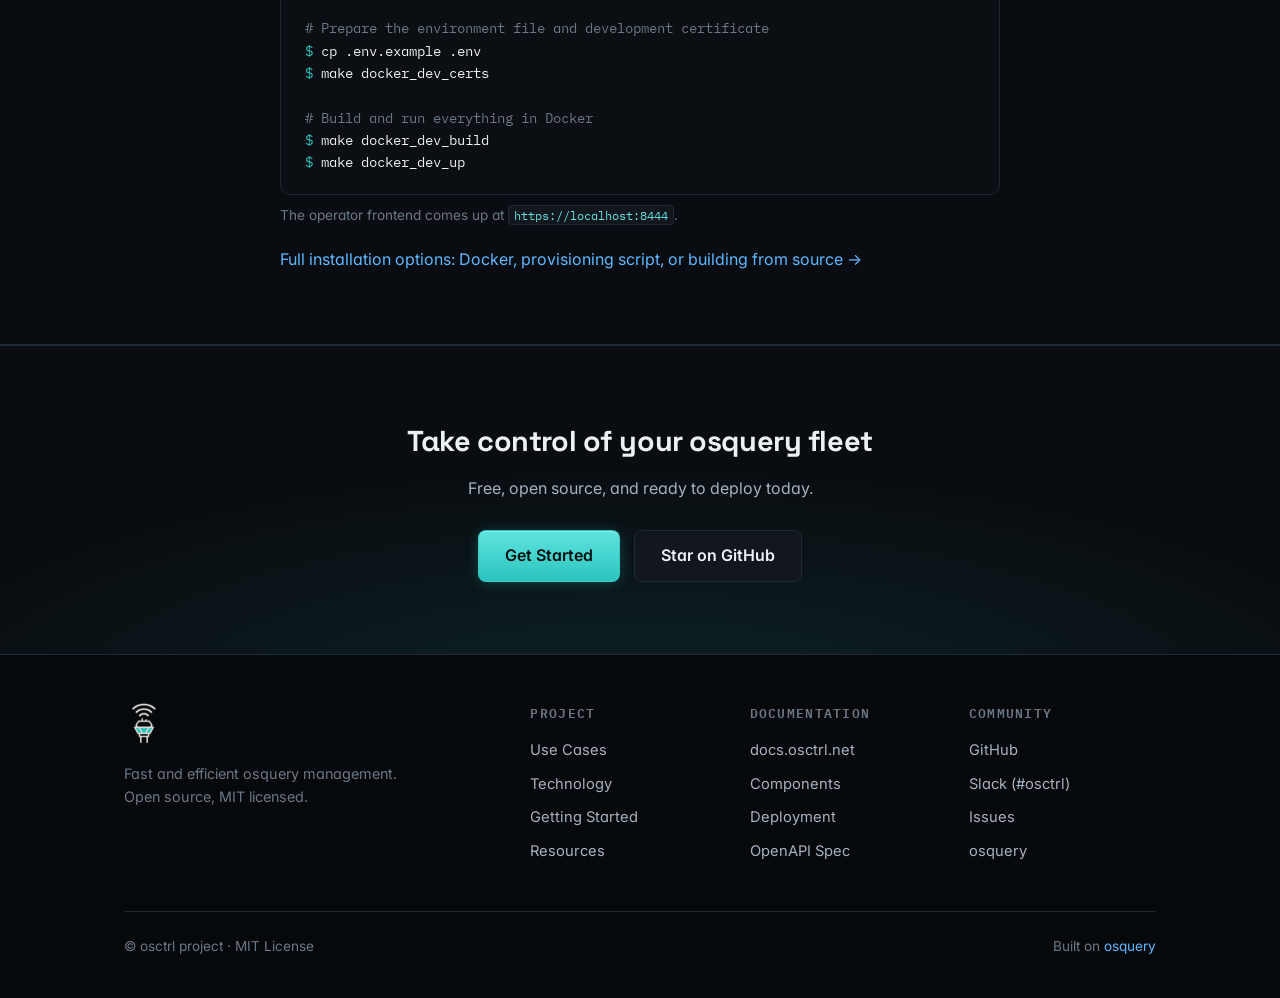
==== commit c2e07c27: "Updating site with Santa" ====
--- a/web/index.html
+++ b/web/index.html
@@ -4,12 +4,12 @@
   <meta charset="UTF-8">
   <meta name="viewport" content="width=device-width, initial-scale=1.0">
   <title>osctrl — Open-source osquery fleet management</title>
-  <meta name="description" content="osctrl is an open-source osquery fleet manager for endpoint visibility, configuration, live queries, log collection, vulnerability monitoring, alerting, file carving and MCP-based AI workflows at scale.">
+  <meta name="description" content="osctrl is an open-source osquery fleet manager for endpoint visibility, configuration, live queries, log collection, vulnerability monitoring, Santa sync for macOS, alerting, file carving and MCP-based AI workflows at scale.">
   <link rel="canonical" href="https://osctrl.net/">
   <meta property="og:type" content="website">
   <meta property="og:site_name" content="osctrl">
   <meta property="og:title" content="osctrl — Open-source osquery fleet management">
-  <meta property="og:description" content="Manage your osquery fleet with enrollment, configuration, live queries, logs, vulnerability monitoring, alerting, file carving, node console, an MCP server and a modern operator UI.">
+  <meta property="og:description" content="Manage your osquery fleet with enrollment, configuration, live queries, logs, vulnerability monitoring, Santa sync, alerting, file carving, node console, an MCP server and a modern operator UI.">
   <meta property="og:url" content="https://osctrl.net/">
   <meta property="og:image" content="https://osctrl.net/assets/osctrl-og.png">
   <meta property="og:image:width" content="1200">
@@ -62,6 +62,7 @@
       <span>Powered by osquery</span>
       <span>MCP ready</span>
       <span>Vulnerability monitoring</span>
+      <span>Santa sync server</span>
       <span>Production ready at scale</span>
     </div>
   </div>
@@ -74,7 +75,7 @@
       <h2>One control plane for your entire osquery fleet</h2>
       <p>
         osquery gives you a SQL interface to every endpoint. osctrl makes that fleet
-        manageable: enrollment, configuration, queries, logs, vulnerability monitoring,
+        manageable: enrollment, configuration, queries, logs, vulnerability monitoring, Santa rules,
         alerting and file carving — from a modern operator UI, a REST API, the CLI, or an
         AI agent over the Model Context Protocol.
       </p>
@@ -186,6 +187,41 @@
 <section>
   <div class="wrap">
     <div class="section-head">
+      <span class="eyebrow">New · Santa for macOS</span>
+      <h2>Decide what runs on your Macs</h2>
+      <p>
+        osctrl now acts as a sync server for <a href="https://northpole.dev" target="_blank" rel="noopener">Santa</a>,
+        North Pole Security's binary authorization system for macOS. The Macs you already
+        manage with osquery get their allow and block rules from the same control plane.
+      </p>
+    </div>
+    <div class="grid grid-3">
+      <div class="card">
+        <span class="icon">🎅</span>
+        <h3>Rules where you need them</h3>
+        <p>Allow or block by binary hash, CDHash, certificate, Team ID or signing ID, scoped to an environment, a tag or a single node. The most specific scope wins.</p>
+      </div>
+      <div class="card">
+        <span class="icon">👀</span>
+        <h3>Monitor first, then lock down</h3>
+        <p>Start in MONITOR mode to see what would be blocked, review execution events and turn them into rules with one click, then switch the environment to LOCKDOWN.</p>
+      </div>
+      <div class="card">
+        <span class="icon">🔗</span>
+        <h3>One identity per Mac</h3>
+        <p>Santa syncs as the osquery node it already is, authenticated with a per-environment token. Machines, last sync and events show up next to the rest of the node's data.</p>
+      </div>
+    </div>
+    <p style="text-align:center; margin-top: 28px;">
+      Off by default — enable it with <code class="inline">--santa-enabled</code>.
+      <a href="https://northpole.dev/features/sync/" target="_blank" rel="noopener">Santa sync server docs →</a>
+    </p>
+  </div>
+</section>
+
+<section class="alt">
+  <div class="wrap">
+    <div class="section-head">
       <span class="eyebrow">Components</span>
       <h2>Purpose-built services, one shared core</h2>
       <p>Every osctrl component is a small, focused service built on shared Go packages, backed by PostgreSQL and Redis.</p>
@@ -213,7 +249,7 @@
       </div>
       <div class="card component">
         <h3>Shared core (<code>pkg/*</code>)</h3>
-        <p>Every service builds on the same Go packages: node state, environments, queries, carves, users and permissions, caching, the log pipeline, alerting, audit log, MFA, GeoIP, posture and health.</p>
+        <p>Every service builds on the same Go packages: node state, environments, queries, carves, users and permissions, caching, the log pipeline, alerting, audit log, MFA, GeoIP, posture, Santa and health.</p>
       </div>
     </div>
     <p style="text-align:center; margin-top: 28px;">
@@ -222,7 +258,7 @@
   </div>
 </section>
 
-<section class="alt">
+<section>
   <div class="wrap">
     <div class="section-head">
       <span class="eyebrow">Why osctrl?</span>
@@ -237,7 +273,7 @@
       <div class="card">
         <span class="icon">🔐</span>
         <h3>Security-first defaults</h3>
-        <p>JWT auth by default, optional MFA with passkeys and TOTP, trusted proxy controls and audit logging throughout. Vulnerability monitoring ships off until you turn it on.</p>
+        <p>JWT auth by default, optional MFA with passkeys and TOTP, trusted proxy controls and audit logging throughout. Vulnerability monitoring and Santa ship off until you turn them on.</p>
       </div>
       <div class="card">
         <span class="icon">🤖</span>
@@ -256,7 +292,7 @@
   </div>
 </section>
 
-<section>
+<section class="alt">
   <div class="wrap">
     <div class="section-head">
       <span class="eyebrow">Quick start</span>
